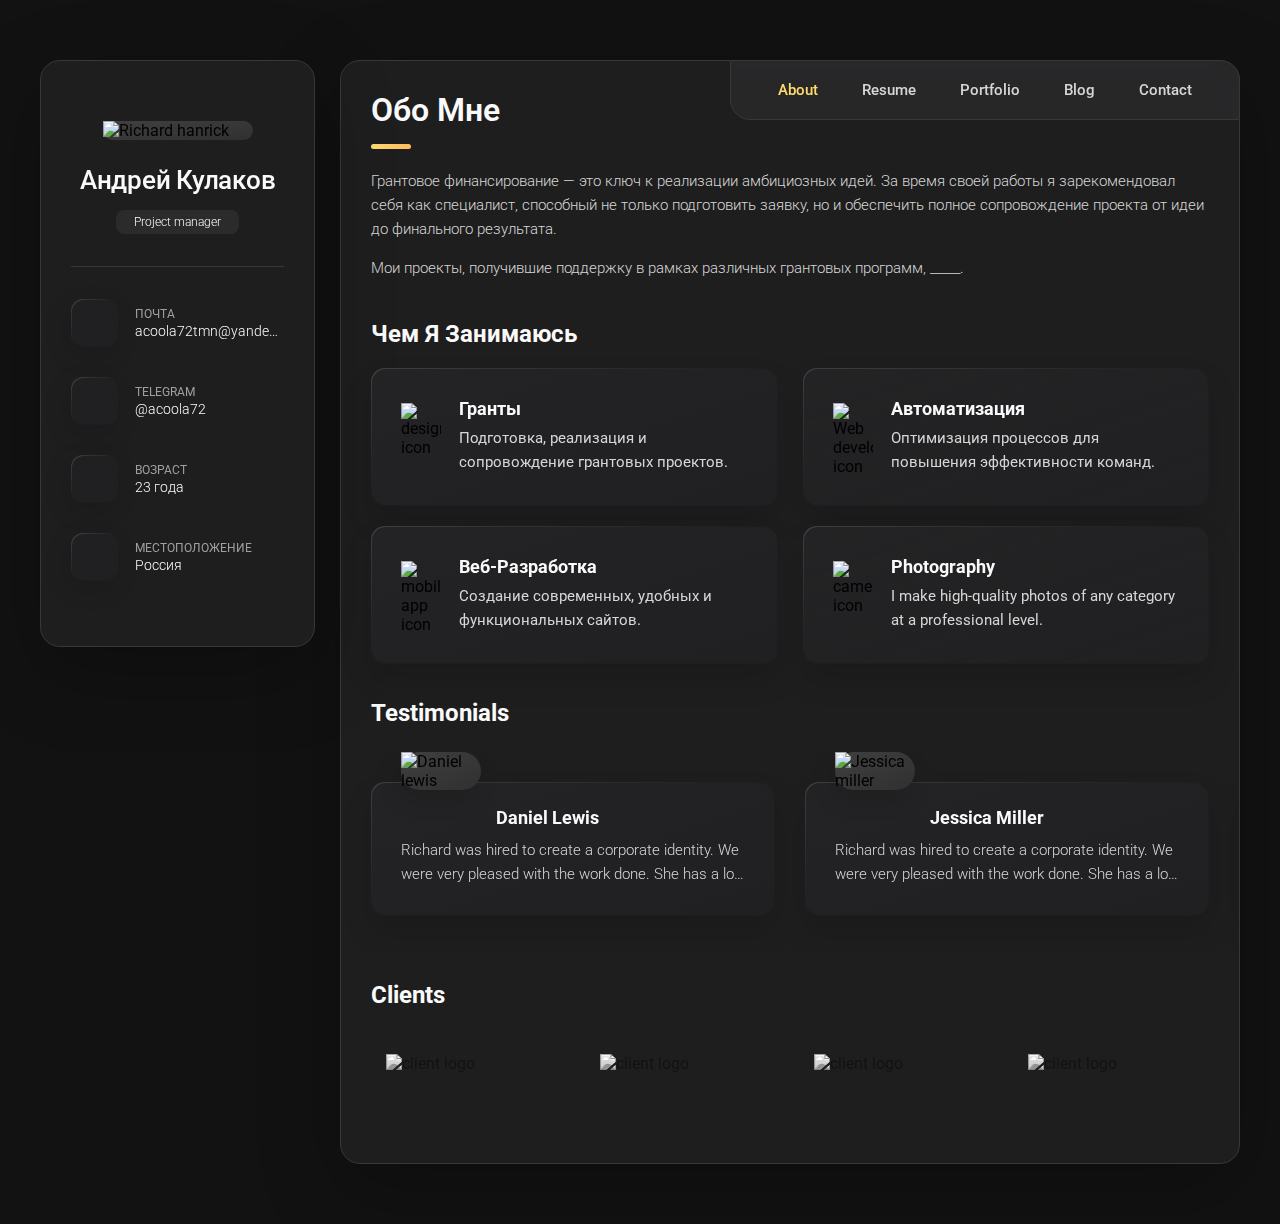
==== index.html @ efd3510c "added new index" ====
<!DOCTYPE html>
<html lang="en">

<head>
  <meta charset="UTF-8">
  <meta http-equiv="X-UA-Compatible" content="IE=edge">
  <meta name="viewport" content="width=device-width, initial-scale=1.0">
  <title>Личное Портфолио</title>

  <!--
    - favicon
  -->
  <link rel="shortcut icon" href="./assets/images/logo.ico" type="image/x-icon">

  <!--
    - custom css link
  -->
  <link rel="stylesheet" href="./assets/css/style.css">

  <!--
    - google font link
  -->
  <link rel="preconnect" href="https://fonts.googleapis.com">
  <link rel="preconnect" href="https://fonts.gstatic.com" crossorigin>
  <link href="https://fonts.googleapis.com/css2?family=Roboto:wght@300;400;500;700&display=swap&subset=cyrillic" rel="stylesheet">

</head>

<body>

  <!--
    - #MAIN
  -->

  <main>

    <!--
      - #SIDEBAR
    -->

    <aside class="sidebar" data-sidebar>

      <div class="sidebar-info">

        <figure class="avatar-box">
          <img src="./assets/images/my-avatar.png" alt="Richard hanrick" width="80">
        </figure>

        <div class="info-content">
          <h1 class="name" title="Richard hanrick">Андрей Кулаков</h1>

          <p class="title">Project manager</p>
        </div>

        <button class="info_more-btn" data-sidebar-btn>
          <span>Контакты</span>

          <ion-icon name="chevron-down"></ion-icon>
        </button>

      </div>

      <div class="sidebar-info_more">

        <div class="separator"></div>

        <ul class="contacts-list">

          <li class="contact-item">

            <div class="icon-box">
              <ion-icon name="mail-outline"></ion-icon>
            </div>

            <div class="contact-info">
              <p class="contact-title">Почта</p>

              <a href="mailto:acoola72tmn@yandex.ru" class="contact-link">acoola72tmn@yandex.ru</a>
            </div>

          </li>

          <li class="contact-item">

            <div class="icon-box">
              <ion-icon name="phone-portrait-outline"></ion-icon>
            </div>

            <div class="contact-info">
              <p class="contact-title">Telegram</p>

              <a href="tg:@acoola72" class="contact-link">@acoola72</a>
            </div>

          </li>

          <li class="contact-item">

            <div class="icon-box">
              <ion-icon name="calendar-outline"></ion-icon>
            </div>

            <div class="contact-info">
              <p class="contact-title">Возраст</p>

              <time datetime="1982-06-23">23 года</time>
            </div>

          </li>

          <li class="contact-item">

            <div class="icon-box">
              <ion-icon name="location-outline"></ion-icon>
            </div>

            <div class="contact-info">
              <p class="contact-title">Местоположение</p>

              <address>Россия</address>
            </div>

          </li>

        </ul>

        <div class="separator"></div>

        <ul class="social-list">

          <li class="social-item">
            <a href="#" class="social-link">
              <ion-icon name="logo-facebook"></ion-icon>
            </a>
          </li>

          <li class="social-item">
            <a href="#" class="social-link">
              <ion-icon name="logo-twitter"></ion-icon>
            </a>
          </li>

          <li class="social-item">
            <a href="#" class="social-link">
              <ion-icon name="logo-instagram"></ion-icon>
            </a>
          </li>

        </ul>

      </div>

    </aside>





    <!--
      - #main-content
    -->

    <div class="main-content">

      <!--
        - #NAVBAR
      -->

      <nav class="navbar">

        <ul class="navbar-list">

          <li class="navbar-item">
            <button class="navbar-link  active" data-nav-link>About</button>
          </li>

          <li class="navbar-item">
            <button class="navbar-link" data-nav-link>Resume</button>
          </li>

          <li class="navbar-item">
            <button class="navbar-link" data-nav-link>Portfolio</button>
          </li>

          <li class="navbar-item">
            <button class="navbar-link" data-nav-link>Blog</button>
          </li>

          <li class="navbar-item">
            <button class="navbar-link" data-nav-link>Contact</button>
          </li>

        </ul>

      </nav>





      <!--
        - #ABOUT
      -->

      <article class="about  active" data-page="about">

        <header>
          <h2 class="h2 article-title">Обо мне</h2>
        </header>

        <section class="about-text">
          <p>
            Грантовое финансирование — это ключ к реализации амбициозных идей. За время своей работы я зарекомендовал себя как специалист, способный не только подготовить заявку, но и обеспечить полное сопровождение проекта от идеи до финального результата.
          </p>
          <p>
            Мои проекты, получившие поддержку в рамках различных грантовых программ, _____.
          </p>
        </section>


        <!--
          - service
        -->

        <section class="service">

          <h3 class="h3 service-title">Чем я занимаюсь</h3>

          <ul class="service-list">

            <li class="service-item">

              <div class="service-icon-box">
                <img src="./assets/images/icon-design.svg
                " alt="design icon" width="40">
              </div>

              <div class="service-content-box">
                <h4 class="h4 service-item-title">Гранты</h4>

                <p class="service-item-text">
                    Подготовка, реализация и сопровождение грантовых проектов.
                </p>
              </div>

            </li>

            <li class="service-item">

              <div class="service-icon-box">
                <img src="./assets/images/icon-dev.svg" alt="Web development icon" width="40">
              </div>

              <div class="service-content-box">
                <h4 class="h4 service-item-title">Автоматизация</h4>

                <p class="service-item-text">
                    Оптимизация процессов для повышения эффективности команд.
                </p>
              </div>

            </li>

            <li class="service-item">

              <div class="service-icon-box">
                <img src="./assets/images/icon-app.svg" alt="mobile app icon" width="40">
              </div>

              <div class="service-content-box">
                <h4 class="h4 service-item-title">Веб-разработка</h4>

                <p class="service-item-text">
                Создание современных, удобных и функциональных сайтов.
                </p>
              </div>

            </li>

            <li class="service-item">

              <div class="service-icon-box">
                <img src="./assets/images/icon-photo.svg" alt="camera icon" width="40">
              </div>

              <div class="service-content-box">
                <h4 class="h4 service-item-title">Photography</h4>

                <p class="service-item-text">
                  I make high-quality photos of any category at a professional level.
                </p>
              </div>

            </li>

          </ul>

        </section>


        <!--
          - testimonials
        -->

        <section class="testimonials">

          <h3 class="h3 testimonials-title">Testimonials</h3>

          <ul class="testimonials-list has-scrollbar">

            <li class="testimonials-item">
              <div class="content-card" data-testimonials-item>

                <figure class="testimonials-avatar-box">
                  <img src="./assets/images/avatar-1.png" alt="Daniel lewis" width="60" data-testimonials-avatar>
                </figure>

                <h4 class="h4 testimonials-item-title" data-testimonials-title>Daniel lewis</h4>

                <div class="testimonials-text" data-testimonials-text>
                  <p>
                    Richard was hired to create a corporate identity. We were very pleased with the work done. She has a
                    lot of experience
                    and is very concerned about the needs of client. Lorem ipsum dolor sit amet, ullamcous cididt
                    consectetur adipiscing
                    elit, seds do et eiusmod tempor incididunt ut laborels dolore magnarels alia.
                  </p>
                </div>

              </div>
            </li>

            <li class="testimonials-item">
              <div class="content-card" data-testimonials-item>

                <figure class="testimonials-avatar-box">
                  <img src="./assets/images/avatar-2.png" alt="Jessica miller" width="60" data-testimonials-avatar>
                </figure>

                <h4 class="h4 testimonials-item-title" data-testimonials-title>Jessica miller</h4>

                <div class="testimonials-text" data-testimonials-text>
                  <p>
                    Richard was hired to create a corporate identity. We were very pleased with the work done. She has a
                    lot of experience
                    and is very concerned about the needs of client. Lorem ipsum dolor sit amet, ullamcous cididt
                    consectetur adipiscing
                    elit, seds do et eiusmod tempor incididunt ut laborels dolore magnarels alia.
                  </p>
                </div>

              </div>
            </li>

            <li class="testimonials-item">
              <div class="content-card" data-testimonials-item>

                <figure class="testimonials-avatar-box">
                  <img src="./assets/images/avatar-3.png" alt="Emily evans" width="60" data-testimonials-avatar>
                </figure>

                <h4 class="h4 testimonials-item-title" data-testimonials-title>Emily evans</h4>

                <div class="testimonials-text" data-testimonials-text>
                  <p>
                    Richard was hired to create a corporate identity. We were very pleased with the work done. She has a
                    lot of experience
                    and is very concerned about the needs of client. Lorem ipsum dolor sit amet, ullamcous cididt
                    consectetur adipiscing
                    elit, seds do et eiusmod tempor incididunt ut laborels dolore magnarels alia.
                  </p>
                </div>

              </div>
            </li>

            <li class="testimonials-item">
              <div class="content-card" data-testimonials-item>

                <figure class="testimonials-avatar-box">
                  <img src="./assets/images/avatar-4.png" alt="Henry william" width="60" data-testimonials-avatar>
                </figure>

                <h4 class="h4 testimonials-item-title" data-testimonials-title>Henry william</h4>

                <div class="testimonials-text" data-testimonials-text>
                  <p>
                    Richard was hired to create a corporate identity. We were very pleased with the work done. She has a
                    lot of experience
                    and is very concerned about the needs of client. Lorem ipsum dolor sit amet, ullamcous cididt
                    consectetur adipiscing
                    elit, seds do et eiusmod tempor incididunt ut laborels dolore magnarels alia.
                  </p>
                </div>

              </div>
            </li>

          </ul>

        </section>


        <!--
          - testimonials modal
        -->

        <div class="modal-container" data-modal-container>

          <div class="overlay" data-overlay></div>

          <section class="testimonials-modal">

            <button class="modal-close-btn" data-modal-close-btn>
              <ion-icon name="close-outline"></ion-icon>
            </button>

            <div class="modal-img-wrapper">
              <figure class="modal-avatar-box">
                <img src="./assets/images/avatar-1.png" alt="Daniel lewis" width="80" data-modal-img>
              </figure>

              <img src="./assets/images/icon-quote.svg" alt="quote icon">
            </div>

            <div class="modal-content">

              <h4 class="h3 modal-title" data-modal-title>Daniel lewis</h4>

              <time datetime="2021-06-14">14 June, 2021</time>

              <div data-modal-text>
                <p>
                  Richard was hired to create a corporate identity. We were very pleased with the work done. She has a
                  lot of experience
                  and is very concerned about the needs of client. Lorem ipsum dolor sit amet, ullamcous cididt
                  consectetur adipiscing
                  elit, seds do et eiusmod tempor incididunt ut laborels dolore magnarels alia.
                </p>
              </div>

            </div>

          </section>

        </div>


        <!--
          - clients
        -->

        <section class="clients">

          <h3 class="h3 clients-title">Clients</h3>

          <ul class="clients-list has-scrollbar">

            <li class="clients-item">
              <a href="#">
                <img src="./assets/images/logo-1-color.png" alt="client logo">
              </a>
            </li>

            <li class="clients-item">
              <a href="#">
                <img src="./assets/images/logo-2-color.png" alt="client logo">
              </a>
            </li>

            <li class="clients-item">
              <a href="#">
                <img src="./assets/images/logo-3-color.png" alt="client logo">
              </a>
            </li>

            <li class="clients-item">
              <a href="#">
                <img src="./assets/images/logo-4-color.png" alt="client logo">
              </a>
            </li>

            <li class="clients-item">
              <a href="#">
                <img src="./assets/images/logo-5-color.png" alt="client logo">
              </a>
            </li>

            <li class="clients-item">
              <a href="#">
                <img src="./assets/images/logo-6-color.png" alt="client logo">
              </a>
            </li>

          </ul>

        </section>

      </article>





      <!--
        - #RESUME
      -->

      <article class="resume" data-page="resume">

        <header>
          <h2 class="h2 article-title">Resume</h2>
        </header>

        <section class="timeline">

          <div class="title-wrapper">
            <div class="icon-box">
              <ion-icon name="book-outline"></ion-icon>
            </div>

            <h3 class="h3">Education</h3>
          </div>

          <ol class="timeline-list">

            <li class="timeline-item">

              <h4 class="h4 timeline-item-title">University school of the arts</h4>

              <span>2007 — 2008</span>

              <p class="timeline-text">
                Nemo enims ipsam voluptatem, blanditiis praesentium voluptum delenit atque corrupti, quos dolores et
                quas molestias
                exceptur.
              </p>

            </li>

            <li class="timeline-item">

              <h4 class="h4 timeline-item-title">New york academy of art</h4>

              <span>2006 — 2007</span>

              <p class="timeline-text">
                Ratione voluptatem sequi nesciunt, facere quisquams facere menda ossimus, omnis voluptas assumenda est
                omnis..
              </p>

            </li>

            <li class="timeline-item">

              <h4 class="h4 timeline-item-title">High school of art and design</h4>

              <span>2002 — 2004</span>

              <p class="timeline-text">
                Duis aute irure dolor in reprehenderit in voluptate, quila voluptas mag odit aut fugit, sed consequuntur
                magni dolores
                eos.
              </p>

            </li>

          </ol>

        </section>

        <section class="timeline">

          <div class="title-wrapper">
            <div class="icon-box">
              <ion-icon name="book-outline"></ion-icon>
            </div>

            <h3 class="h3">Experience</h3>
          </div>

          <ol class="timeline-list">

            <li class="timeline-item">

              <h4 class="h4 timeline-item-title">Creative director</h4>

              <span>2015 — Present</span>

              <p class="timeline-text">
                Nemo enim ipsam voluptatem blanditiis praesentium voluptum delenit atque corrupti, quos dolores et qvuas
                molestias
                exceptur.
              </p>

            </li>

            <li class="timeline-item">

              <h4 class="h4 timeline-item-title">Art director</h4>

              <span>2013 — 2015</span>

              <p class="timeline-text">
                Nemo enims ipsam voluptatem, blanditiis praesentium voluptum delenit atque corrupti, quos dolores et
                quas molestias
                exceptur.
              </p>

            </li>

            <li class="timeline-item">

              <h4 class="h4 timeline-item-title">Web designer</h4>

              <span>2010 — 2013</span>

              <p class="timeline-text">
                Nemo enims ipsam voluptatem, blanditiis praesentium voluptum delenit atque corrupti, quos dolores et
                quas molestias
                exceptur.
              </p>

            </li>

          </ol>

        </section>

        <section class="skill">

          <h3 class="h3 skills-title">My skills</h3>

          <ul class="skills-list content-card">

            <li class="skills-item">

              <div class="title-wrapper">
                <h5 class="h5">Web design</h5>
                <data value="80">80%</data>
              </div>

              <div class="skill-progress-bg">
                <div class="skill-progress-fill" style="width: 80%;"></div>
              </div>

            </li>

            <li class="skills-item">

              <div class="title-wrapper">
                <h5 class="h5">Graphic design</h5>
                <data value="70">70%</data>
              </div>

              <div class="skill-progress-bg">
                <div class="skill-progress-fill" style="width: 70%;"></div>
              </div>

            </li>

            <li class="skills-item">

              <div class="title-wrapper">
                <h5 class="h5">Branding</h5>
                <data value="90">90%</data>
              </div>

              <div class="skill-progress-bg">
                <div class="skill-progress-fill" style="width: 90%;"></div>
              </div>

            </li>

            <li class="skills-item">

              <div class="title-wrapper">
                <h5 class="h5">WordPress</h5>
                <data value="50">50%</data>
              </div>

              <div class="skill-progress-bg">
                <div class="skill-progress-fill" style="width: 50%;"></div>
              </div>

            </li>

          </ul>

        </section>

      </article>





      <!--
        - #PORTFOLIO
      -->

      <article class="portfolio" data-page="portfolio">

        <header>
          <h2 class="h2 article-title">Portfolio</h2>
        </header>

        <section class="projects">

          <ul class="filter-list">

            <li class="filter-item">
              <button class="active" data-filter-btn>All</button>
            </li>

            <li class="filter-item">
              <button data-filter-btn>Web design</button>
            </li>

            <li class="filter-item">
              <button data-filter-btn>Applications</button>
            </li>

            <li class="filter-item">
              <button data-filter-btn>Web development</button>
            </li>

          </ul>

          <div class="filter-select-box">

            <button class="filter-select" data-select>

              <div class="select-value" data-selecct-value>Select category</div>

              <div class="select-icon">
                <ion-icon name="chevron-down"></ion-icon>
              </div>

            </button>

            <ul class="select-list">

              <li class="select-item">
                <button data-select-item>All</button>
              </li>

              <li class="select-item">
                <button data-select-item>Web design</button>
              </li>

              <li class="select-item">
                <button data-select-item>Applications</button>
              </li>

              <li class="select-item">
                <button data-select-item>Web development</button>
              </li>

            </ul>

          </div>

          <ul class="project-list">

            <li class="project-item  active" data-filter-item data-category="web development">
              <a href="#">

                <figure class="project-img">
                  <div class="project-item-icon-box">
                    <ion-icon name="eye-outline"></ion-icon>
                  </div>

                  <img src="./assets/images/project-1.jpg" alt="finance" loading="lazy">
                </figure>

                <h3 class="project-title">Finance</h3>

                <p class="project-category">Web development</p>

              </a>
            </li>

            <li class="project-item  active" data-filter-item data-category="web development">
              <a href="#">

                <figure class="project-img">
                  <div class="project-item-icon-box">
                    <ion-icon name="eye-outline"></ion-icon>
                  </div>

                  <img src="./assets/images/project-2.png" alt="orizon" loading="lazy">
                </figure>

                <h3 class="project-title">Orizon</h3>

                <p class="project-category">Web development</p>

              </a>
            </li>

            <li class="project-item  active" data-filter-item data-category="web design">
              <a href="#">

                <figure class="project-img">
                  <div class="project-item-icon-box">
                    <ion-icon name="eye-outline"></ion-icon>
                  </div>

                  <img src="./assets/images/project-3.jpg" alt="fundo" loading="lazy">
                </figure>

                <h3 class="project-title">Fundo</h3>

                <p class="project-category">Web design</p>

              </a>
            </li>

            <li class="project-item  active" data-filter-item data-category="applications">
              <a href="#">

                <figure class="project-img">
                  <div class="project-item-icon-box">
                    <ion-icon name="eye-outline"></ion-icon>
                  </div>

                  <img src="./assets/images/project-4.png" alt="brawlhalla" loading="lazy">
                </figure>

                <h3 class="project-title">Brawlhalla</h3>

                <p class="project-category">Applications</p>

              </a>
            </li>

            <li class="project-item  active" data-filter-item data-category="web design">
              <a href="#">

                <figure class="project-img">
                  <div class="project-item-icon-box">
                    <ion-icon name="eye-outline"></ion-icon>
                  </div>

                  <img src="./assets/images/project-5.png" alt="dsm." loading="lazy">
                </figure>

                <h3 class="project-title">DSM.</h3>

                <p class="project-category">Web design</p>

              </a>
            </li>

            <li class="project-item  active" data-filter-item data-category="web design">
              <a href="#">

                <figure class="project-img">
                  <div class="project-item-icon-box">
                    <ion-icon name="eye-outline"></ion-icon>
                  </div>

                  <img src="./assets/images/project-6.png" alt="metaspark" loading="lazy">
                </figure>

                <h3 class="project-title">MetaSpark</h3>

                <p class="project-category">Web design</p>

              </a>
            </li>

            <li class="project-item  active" data-filter-item data-category="web development">
              <a href="#">

                <figure class="project-img">
                  <div class="project-item-icon-box">
                    <ion-icon name="eye-outline"></ion-icon>
                  </div>

                  <img src="./assets/images/project-7.png" alt="summary" loading="lazy">
                </figure>

                <h3 class="project-title">Summary</h3>

                <p class="project-category">Web development</p>

              </a>
            </li>

            <li class="project-item  active" data-filter-item data-category="applications">
              <a href="#">

                <figure class="project-img">
                  <div class="project-item-icon-box">
                    <ion-icon name="eye-outline"></ion-icon>
                  </div>

                  <img src="./assets/images/project-8.jpg" alt="task manager" loading="lazy">
                </figure>

                <h3 class="project-title">Task Manager</h3>

                <p class="project-category">Applications</p>

              </a>
            </li>

            <li class="project-item  active" data-filter-item data-category="web development">
              <a href="#">

                <figure class="project-img">
                  <div class="project-item-icon-box">
                    <ion-icon name="eye-outline"></ion-icon>
                  </div>

                  <img src="./assets/images/project-9.png" alt="arrival" loading="lazy">
                </figure>

                <h3 class="project-title">Arrival</h3>

                <p class="project-category">Web development</p>

              </a>
            </li>

          </ul>

        </section>

      </article>





      <!--
        - #BLOG
      -->

      <article class="blog" data-page="blog">

        <header>
          <h2 class="h2 article-title">Blog</h2>
        </header>

        <section class="blog-posts">

          <ul class="blog-posts-list">

            <li class="blog-post-item">
              <a href="#">

                <figure class="blog-banner-box">
                  <img src="./assets/images/blog-1.jpg" alt="Design conferences in 2022" loading="lazy">
                </figure>

                <div class="blog-content">

                  <div class="blog-meta">
                    <p class="blog-category">Design</p>

                    <span class="dot"></span>

                    <time datetime="2022-02-23">Fab 23, 2022</time>
                  </div>

                  <h3 class="h3 blog-item-title">Design conferences in 2022</h3>

                  <p class="blog-text">
                    Veritatis et quasi architecto beatae vitae dicta sunt, explicabo.
                  </p>

                </div>

              </a>
            </li>

            <li class="blog-post-item">
              <a href="#">

                <figure class="blog-banner-box">
                  <img src="./assets/images/blog-2.jpg" alt="Best fonts every designer" loading="lazy">
                </figure>

                <div class="blog-content">

                  <div class="blog-meta">
                    <p class="blog-category">Design</p>

                    <span class="dot"></span>

                    <time datetime="2022-02-23">Fab 23, 2022</time>
                  </div>

                  <h3 class="h3 blog-item-title">Best fonts every designer</h3>

                  <p class="blog-text">
                    Sed ut perspiciatis, nam libero tempore, cum soluta nobis est eligendi.
                  </p>

                </div>

              </a>
            </li>

            <li class="blog-post-item">
              <a href="#">

                <figure class="blog-banner-box">
                  <img src="./assets/images/blog-3.jpg" alt="Design digest #80" loading="lazy">
                </figure>

                <div class="blog-content">

                  <div class="blog-meta">
                    <p class="blog-category">Design</p>

                    <span class="dot"></span>

                    <time datetime="2022-02-23">Fab 23, 2022</time>
                  </div>

                  <h3 class="h3 blog-item-title">Design digest #80</h3>

                  <p class="blog-text">
                    Excepteur sint occaecat cupidatat no proident, quis nostrum exercitationem ullam corporis suscipit.
                  </p>

                </div>

              </a>
            </li>

            <li class="blog-post-item">
              <a href="#">

                <figure class="blog-banner-box">
                  <img src="./assets/images/blog-4.jpg" alt="UI interactions of the week" loading="lazy">
                </figure>

                <div class="blog-content">

                  <div class="blog-meta">
                    <p class="blog-category">Design</p>

                    <span class="dot"></span>

                    <time datetime="2022-02-23">Fab 23, 2022</time>
                  </div>

                  <h3 class="h3 blog-item-title">UI interactions of the week</h3>

                  <p class="blog-text">
                    Enim ad minim veniam, consectetur adipiscing elit, quis nostrud exercitation ullamco laboris nisi.
                  </p>

                </div>

              </a>
            </li>

            <li class="blog-post-item">
              <a href="#">

                <figure class="blog-banner-box">
                  <img src="./assets/images/blog-5.jpg" alt="The forgotten art of spacing" loading="lazy">
                </figure>

                <div class="blog-content">

                  <div class="blog-meta">
                    <p class="blog-category">Design</p>

                    <span class="dot"></span>

                    <time datetime="2022-02-23">Fab 23, 2022</time>
                  </div>

                  <h3 class="h3 blog-item-title">The forgotten art of spacing</h3>

                  <p class="blog-text">
                    Maxime placeat, sed do eiusmod tempor incididunt ut labore et dolore magna aliqua.
                  </p>

                </div>

              </a>
            </li>

            <li class="blog-post-item">
              <a href="#">

                <figure class="blog-banner-box">
                  <img src="./assets/images/blog-6.jpg" alt="Design digest #79" loading="lazy">
                </figure>

                <div class="blog-content">

                  <div class="blog-meta">
                    <p class="blog-category">Design</p>

                    <span class="dot"></span>

                    <time datetime="2022-02-23">Fab 23, 2022</time>
                  </div>

                  <h3 class="h3 blog-item-title">Design digest #79</h3>

                  <p class="blog-text">
                    Optio cumque nihil impedit uo minus quod maxime placeat, velit esse cillum.
                  </p>

                </div>

              </a>
            </li>

          </ul>

        </section>

      </article>





      <!--
        - #CONTACT
      -->

      <article class="contact" data-page="contact">

        <header>
          <h2 class="h2 article-title">Contact</h2>
        </header>

        <section class="mapbox" data-mapbox>
          <figure>
            <iframe
              src="https://www.google.com/maps/embed?pb=!1m18!1m12!1m3!1d199666.5651251294!2d-121.58334177520186!3d38.56165006739519!2m3!1f0!2f0!3f0!3m2!1i1024!2i768!4f13.1!3m3!1m2!1s0x809ac672b28397f9%3A0x921f6aaa74197fdb!2sSacramento%2C%20CA%2C%20USA!5e0!3m2!1sen!2sbd!4v1647608789441!5m2!1sen!2sbd"
              width="400" height="300" loading="lazy"></iframe>
          </figure>
        </section>

        <section class="contact-form">

          <h3 class="h3 form-title">Contact Form</h3>

          <form action="#" class="form" data-form>

            <div class="input-wrapper">
              <input type="text" name="fullname" class="form-input" placeholder="Full name" required data-form-input>

              <input type="email" name="email" class="form-input" placeholder="Email address" required data-form-input>
            </div>

            <textarea name="message" class="form-input" placeholder="Your Message" required data-form-input></textarea>

            <button class="form-btn" type="submit" disabled data-form-btn>
              <ion-icon name="paper-plane"></ion-icon>
              <span>Send Message</span>
            </button>

          </form>

        </section>

      </article>

    </div>

  </main>






  <!--
    - custom js link
  -->
  <script src="./assets/js/script.js"></script>

  <!--
    - ionicon link
  -->
  <script type="module" src="https://unpkg.com/ionicons@5.5.2/dist/ionicons/ionicons.esm.js"></script>
  <script nomodule src="https://unpkg.com/ionicons@5.5.2/dist/ionicons/ionicons.js"></script>

</body>

</html>
---- assets/css/style.css ----
/*-----------------------------------*\
  #style.css
\*-----------------------------------*/


/**
 * copyright 2022 @codewithsadee
 */





/*-----------------------------------*\
  #CUSTOM PROPERTY
\*-----------------------------------*/

:root {

  /**
   * colors
   */

  /* gradient */

  --bg-gradient-onyx: linear-gradient(
    to bottom right, 
    hsl(240, 1%, 25%) 3%, 
    hsl(0, 0%, 19%) 97%
  );
  --bg-gradient-jet: linear-gradient(
    to bottom right, 
    hsla(240, 1%, 18%, 0.251) 0%, 
    hsla(240, 2%, 11%, 0) 100%
  ), hsl(240, 2%, 13%);
  --bg-gradient-yellow-1: linear-gradient(
    to bottom right, 
    hsl(45, 100%, 71%) 0%, 
    hsla(36, 100%, 69%, 0) 50%
  );
  --bg-gradient-yellow-2: linear-gradient(
    135deg, 
    hsla(45, 100%, 71%, 0.251) 0%, 
    hsla(35, 100%, 68%, 0) 59.86%
  ), hsl(240, 2%, 13%);
  --border-gradient-onyx: linear-gradient(
    to bottom right, 
    hsl(0, 0%, 25%) 0%, 
    hsla(0, 0%, 25%, 0) 50%
  );
  --text-gradient-yellow: linear-gradient(
    to right, 
    hsl(45, 100%, 72%), 
    hsl(35, 100%, 68%)
  );

  /* solid */

  --jet: hsl(0, 0%, 22%);
  --onyx: hsl(240, 1%, 17%);
  --eerie-black-1: hsl(240, 2%, 13%);
  --eerie-black-2: hsl(240, 2%, 12%);
  --smoky-black: hsl(0, 0%, 7%);
  --white-1: hsl(0, 0%, 100%);
  --white-2: hsl(0, 0%, 98%);
  --orange-yellow-crayola: hsl(45, 100%, 72%);
  --vegas-gold: hsl(45, 54%, 58%);
  --light-gray: hsl(0, 0%, 84%);
  --light-gray-70: hsla(0, 0%, 84%, 0.7);
  --bittersweet-shimmer: hsl(0, 43%, 51%);

  /**
   * typography
   */

  /* font-family */
  font-family: 'Roboto', sans-serif;

  /* font-size */
  --fs-1: 24px;
  --fs-2: 18px;
  --fs-3: 17px;
  --fs-4: 16px;
  --fs-5: 15px;
  --fs-6: 14px;
  --fs-7: 13px;
  --fs-8: 11px;

  /* font-weight */
  --fw-300: 300;
  --fw-400: 400;
  --fw-500: 500;
  --fw-600: 600;

  /**
   * shadow
   */
  
  --shadow-1: -4px 8px 24px hsla(0, 0%, 0%, 0.25);
  --shadow-2: 0 16px 30px hsla(0, 0%, 0%, 0.25);
  --shadow-3: 0 16px 40px hsla(0, 0%, 0%, 0.25);
  --shadow-4: 0 25px 50px hsla(0, 0%, 0%, 0.15);
  --shadow-5: 0 24px 80px hsla(0, 0%, 0%, 0.25);

  /**
   * transition
   */

  --transition-1: 0.25s ease;
  --transition-2: 0.5s ease-in-out;

}





/*-----------------------------------*\
  #RESET
\*-----------------------------------*/

*, *::before, *::after {
  margin: 0;
  padding: 0;
  box-sizing: border-box;
}

a { text-decoration: none; }

li { list-style: none; }

img, ion-icon, a, button, time, span { display: block; }

button {
  font: inherit;
  background: none;
  border: none;
  text-align: left;
  cursor: pointer;
}

input, textarea {
  display: block;
  width: 100%;
  background: none;
  font: inherit;
}

::selection {
  background: var(--orange-yellow-crayola);
  color: var(--smoky-black);
}

:focus { outline-color: var(--orange-yellow-crayola); }

html { font-family: var(--ff-poppins); }

body { background: var(--smoky-black); }





/*-----------------------------------*\
  #REUSED STYLE
\*-----------------------------------*/

.sidebar,
article {
  background: var(--eerie-black-2);
  border: 1px solid var(--jet);
  border-radius: 20px;
  padding: 15px;
  box-shadow: var(--shadow-1);
  z-index: 1;
}

.separator {
  width: 100%;
  height: 1px;
  background: var(--jet);
  margin: 16px 0;
}

.icon-box {
  position: relative;
  background: var(--border-gradient-onyx);
  width: 30px;
  height: 30px;
  border-radius: 8px;
  display: flex;
  justify-content: center;
  align-items: center;
  font-size: 16px;
  color: var(--orange-yellow-crayola);
  box-shadow: var(--shadow-1);
  z-index: 1;
}

.icon-box::before {
  content: "";
  position: absolute;
  inset: 1px;
  background: var(--eerie-black-1);
  border-radius: inherit;
  z-index: -1;
}

.icon-box ion-icon { --ionicon-stroke-width: 35px; }

article { display: none; }

article.active {
  display: block;
  animation: fade 0.5s ease backwards;
}

@keyframes fade {
  0% { opacity: 0; }
  100% { opacity: 1; }
}

.h2,
.h3,
.h4,
.h5 {
  color: var(--white-2);
  text-transform: capitalize;
}

.h2 { font-size: var(--fs-1); }

.h3 { font-size: var(--fs-2); }

.h4 { font-size: var(--fs-4); }

.h5 {
  font-size: var(--fs-7);
  font-weight: var(--fw-500);
}

.article-title {
  position: relative;
  padding-bottom: 7px;
}

.article-title::after {
  content: "";
  position: absolute;
  bottom: 0;
  left: 0;
  width: 30px;
  height: 3px;
  background: var(--text-gradient-yellow);
  border-radius: 3px;
}

.has-scrollbar::-webkit-scrollbar {
  width: 5px; /* for vertical scrollbar */
  height: 5px; /* for horizontal scrollbar */
}

.has-scrollbar::-webkit-scrollbar-track {
  background: var(--onyx);
  border-radius: 5px;
}

.has-scrollbar::-webkit-scrollbar-thumb {
  background: var(--orange-yellow-crayola);
  border-radius: 5px;
}

.has-scrollbar::-webkit-scrollbar-button { width: 20px; }

.content-card {
  position: relative;
  background: var(--border-gradient-onyx);
  padding: 15px;
  padding-top: 45px;
  border-radius: 14px;
  box-shadow: var(--shadow-2);
  cursor: pointer;
  z-index: 1;
}

.content-card::before {
  content: "";
  position: absolute;
  inset: 1px;
  background: var(--bg-gradient-jet);
  border-radius: inherit;
  z-index: -1;
}





/*-----------------------------------*\
  #MAIN
\*-----------------------------------*/

main {
  margin: 15px 12px;
  margin-bottom: 75px;
  min-width: 259px;
}





/*-----------------------------------*\
  #SIDEBAR
\*-----------------------------------*/

.sidebar {
  margin-bottom: 15px;
  max-height: 112px;
  overflow: hidden;
  transition: var(--transition-2);
}

.sidebar.active { max-height: 405px; }

.sidebar-info {
  position: relative;
  display: flex;
  justify-content: flex-start;
  align-items: center;
  gap: 15px;
}

.avatar-box {
  background: var(--bg-gradient-onyx);
  border-radius: 20px;
}

.info-content .name {
  color: var(--white-2);
  font-size: var(--fs-3);
  font-weight: var(--fw-500);
  letter-spacing: -0.25px;
  margin-bottom: 10px;
}

.info-content .title {
  color: var(--white-1);
  background: var(--onyx);
  font-size: var(--fs-8);
  font-weight: var(--fw-300);
  width: max-content;
  padding: 3px 12px;
  border-radius: 8px;
}

.info_more-btn {
  position: absolute;
  top: -15px;
  right: -15px;
  border-radius: 0 15px;
  font-size: 13px;
  color: var(--orange-yellow-crayola);
  background: var(--border-gradient-onyx);
  padding: 10px;
  box-shadow: var(--shadow-2);
  transition: var(--transition-1);
  z-index: 1;
}

.info_more-btn::before {
  content: "";
  position: absolute;
  inset: 1px;
  border-radius: inherit;
  background: var(--bg-gradient-jet);
  transition: var(--transition-1);
  z-index: -1;
}

.info_more-btn:hover,
.info_more-btn:focus { background: var(--bg-gradient-yellow-1); }

.info_more-btn:hover::before,
.info_more-btn:focus::before { background: var(--bg-gradient-yellow-2); }

.info_more-btn span { display: none; }

.sidebar-info_more {
  opacity: 0;
  visibility: hidden;
  transition: var(--transition-2);
}

.sidebar.active .sidebar-info_more {
  opacity: 1;
  visibility: visible;
}

.contacts-list {
  display: grid;
  grid-template-columns: 1fr;
  gap: 16px;
}

.contact-item {
  min-width: 100%;
  display: flex;
  align-items: center;
  gap: 16px;
}

.contact-info {
  max-width: calc(100% - 46px);
  width: calc(100% - 46px);
}

.contact-title {
  color: var(--light-gray-70);
  font-size: var(--fs-8);
  text-transform: uppercase;
  margin-bottom: 2px;
}

.contact-info :is(.contact-link, time, address) {
  color: var(--white-2);
  font-size: var(--fs-7);
}

.contact-info address { font-style: normal; }

.social-list {
  display: flex;
  justify-content: flex-start;
  align-items: center;
  gap: 15px;
  padding-bottom: 4px;
  padding-left: 7px;
}

.social-item .social-link {
  color: var(--light-gray-70);
  font-size: 18px;
}


.social-item .social-link:hover { color: var(--light-gray); }





/*-----------------------------------*\
  #NAVBAR
\*-----------------------------------*/

.navbar {
  position: fixed;
  bottom: 0;
  left: 0;
  width: 100%;
  background: hsla(240, 1%, 17%, 0.75);
  backdrop-filter: blur(10px);
  border: 1px solid var(--jet);
  border-radius: 12px 12px 0 0;
  box-shadow: var(--shadow-2);
  z-index: 5;
}

.navbar-list {
  display: flex;
  flex-wrap: wrap;
  justify-content: center;
  align-items: center;
  padding: 0 10px;
}

.navbar-link {
  color: var(--light-gray);
  font-size: var(--fs-8);
  padding: 20px 7px;
  transition: color var(--transition-1);
}

.navbar-link:hover,
.navbar-link:focus { color: var(--light-gray-70); }

.navbar-link.active { color: var(--orange-yellow-crayola); }





/*-----------------------------------*\
  #ABOUT
\*-----------------------------------*/

.about .article-title { margin-bottom: 15px; }

.about-text {
  color: var(--light-gray);
  font-size: var(--fs-6);
  font-weight: var(--fw-300);
  line-height: 1.6;
}

.about-text p { margin-bottom: 15px; }



/**
 * #service 
 */

.service { margin-bottom: 35px; }

.service-title { margin-bottom: 20px; }

.service-list {
  display: grid;
  grid-template-columns: 1fr;
  gap: 20px;
}

.service-item {
  position: relative;
  background: var(--border-gradient-onyx);
  padding: 20px;
  border-radius: 14px;
  box-shadow: var(--shadow-2);
  z-index: 1;
}

.service-item::before {
  content: "";
  position: absolute;
  inset: 1px;
  background: var(--bg-gradient-jet);
  border-radius: inherit;
  z-index: -1;
}

.service-icon-box { margin-bottom: 10px; }

.service-icon-box img { margin: auto; }

.service-content-box { text-align: center; }

.service-item-title { margin-bottom: 7px; }

.service-item-text {
  color: var(--light-gray);
  font-size: var(--fs-6);
  font-weight: var(--fw-3);
  line-height: 1.6;
}


/**
 * #testimonials 
 */

.testimonials { margin-bottom: 30px; }

.testimonials-title { margin-bottom: 20px; }

.testimonials-list {
  display: flex;
  justify-content: flex-start;
  align-items: flex-start;
  gap: 15px;
  margin: 0 -15px;
  padding: 25px 15px;
  padding-bottom: 35px;
  overflow-x: auto;
  scroll-behavior: smooth;
  overscroll-behavior-inline: contain;
  scroll-snap-type: inline mandatory;
}

.testimonials-item {
  min-width: 100%;
  scroll-snap-align: center;
}

.testimonials-avatar-box {
  position: absolute;
  top: 0;
  left: 0;
  transform: translate(15px, -25px);
  background: var(--bg-gradient-onyx);
  border-radius: 14px;
  box-shadow: var(--shadow-1);
}

.testimonials-item-title { margin-bottom: 7px; }

.testimonials-text {
  color: var(--light-gray);
  font-size: var(--fs-6);
  font-weight: var(--fw-300);
  line-height: 1.6;
  display: -webkit-box;
  line-clamp: 4;
  -webkit-line-clamp: 4;
  -webkit-box-orient: vertical;
  overflow: hidden;
}


/**
 * #testimonials-modal
 */

.modal-container {
  position: fixed;
  top: 0;
  left: 0;
  width: 100%;
  height: 100%;
  display: flex;
  justify-content: center;
  align-items: center;
  overflow-y: auto;
  overscroll-behavior: contain;
  z-index: 20;
  pointer-events: none;
  visibility: hidden;
}

.modal-container::-webkit-scrollbar { display: none; }

.modal-container.active {
  pointer-events: all;
  visibility: visible;
}

.overlay {
  position: fixed;
  top: 0;
  left: 0;
  width: 100%;
  height: 100vh;
  background: hsl(0, 0%, 5%);
  opacity: 0;
  visibility: hidden;
  pointer-events: none;
  z-index: 1;
  transition: var(--transition-1);
}

.overlay.active {
  opacity: 0.8;
  visibility: visible;
  pointer-events: all;
}

.testimonials-modal {
  background: var(--eerie-black-2);
  position: relative;
  padding: 15px;
  margin: 15px 12px;
  border: 1px solid var(--jet);
  border-radius: 14px;
  box-shadow: var(--shadow-5);
  transform: scale(1.2);
  opacity: 0;
  transition: var(--transition-1);
  z-index: 2;
}

.modal-container.active .testimonials-modal {
  transform: scale(1);
  opacity: 1;
}

.modal-close-btn {
  position: absolute;
  top: 15px;
  right: 15px;
  background: var(--onyx);
  border-radius: 8px;
  width: 32px;
  height: 32px;
  display: flex;
  justify-content: center;
  align-items: center;
  color: var(--white-2);
  font-size: 18px;
  opacity: 0.7;
}

.modal-close-btn:hover,
.modal-close-btn:focus { opacity: 1; }

.modal-close-btn ion-icon { --ionicon-stroke-width: 50px; }

.modal-avatar-box {
  background: var(--bg-gradient-onyx);
  width: max-content;
  border-radius: 14px;
  margin-bottom: 15px;
  box-shadow: var(--shadow-2);
}

.modal-img-wrapper > img { display: none; }

.modal-title { margin-bottom: 4px; }

.modal-content time {
  font-size: var(--fs-6);
  color: var(--light-gray-70);
  font-weight: var(--fw-300);
  margin-bottom: 10px;
}

.modal-content p {
  color: var(--light-gray);
  font-size: var(--fs-6);
  font-weight: var(--fw-300);
  line-height: 1.6;
}


/**
 * #clients 
 */

.clients { margin-bottom: 15px; }

.clients-list {
  display: flex;
  justify-content: flex-start;
  align-items: flex-start;
  gap: 15px;
  margin: 0 -15px;
  padding: 25px;
  padding-bottom: 25px;
  overflow-x: auto;
  scroll-behavior: smooth;
  overscroll-behavior-inline: contain;
  scroll-snap-type: inline mandatory;
  scroll-padding-inline: 25px;
}

.clients-item {
  min-width: 50%;
  scroll-snap-align: start;
}

.clients-item img {
  width: 100%;
  filter: grayscale(1);
  transition: var(--transition-1);
}

.clients-item img:hover { filter: grayscale(0); }





/*-----------------------------------*\
  #RESUME
\*-----------------------------------*/

.article-title { margin-bottom: 30px; }


/**
 * education and experience 
 */

.timeline { margin-bottom: 30px; }

.timeline .title-wrapper {
  display: flex;
  align-items: center;
  gap: 15px;
  margin-bottom: 25px;
}

.timeline-list {
  font-size: var(--fs-6);
  margin-left: 45px;
}

.timeline-item { position: relative; }

.timeline-item:not(:last-child) { margin-bottom: 20px; }

.timeline-item-title {
  font-size: var(--fs-6);
  line-height: 1.3;
  margin-bottom: 7px;
}

.timeline-list span {
  color: var(--vegas-gold);
  font-weight: var(--fw-400);
  line-height: 1.6;
}

.timeline-item:not(:last-child)::before {
  content: "";
  position: absolute;
  top: -25px;
  left: -30px;
  width: 1px;
  height: calc(100% + 50px);
  background: var(--jet);
}

.timeline-item::after {
  content: "";
  position: absolute;
  top: 5px;
  left: -33px;
  height: 6px;
  width: 6px;
  background: var(--text-gradient-yellow);
  border-radius: 50%;
  box-shadow: 0 0 0 4px var(--jet);
}

.timeline-text {
  color: var(--light-gray);
  font-weight: var(--fw-300);
  line-height: 1.6;
}


/**
 * skills 
 */

.skills-title { margin-bottom: 20px; }

.skills-list { padding: 20px; }


.skills-item:not(:last-child) { margin-bottom: 15px; }

.skill .title-wrapper {
  display: flex;
  align-items: center;
  gap: 5px;
  margin-bottom: 8px;
}

.skill .title-wrapper data {
  color: var(--light-gray);
  font-size: var(--fs-7);
  font-weight: var(--fw-300);
}

.skill-progress-bg {
  background: var(--jet);
  width: 100%;
  height: 8px;
  border-radius: 10px;
}

.skill-progress-fill {
  background: var(--text-gradient-yellow);
  height: 100%;
  border-radius: inherit;
}





/*-----------------------------------*\
  #PORTFOLIO
\*-----------------------------------*/

.filter-list { display: none; }

.filter-select-box {
  position: relative;
  margin-bottom: 25px;
}

.filter-select {
  background: var(--eerie-black-2);
  color: var(--light-gray);
  display: flex;
  justify-content: space-between;
  align-items: center;
  width: 100%;
  padding: 12px 16px;
  border: 1px solid var(--jet);
  border-radius: 14px;
  font-size: var(--fs-6);
  font-weight: var(--fw-300);
}

.filter-select.active .select-icon { transform: rotate(0.5turn); }

.select-list {
  background: var(--eerie-black-2);
  position: absolute;
  top: calc(100% + 6px);
  width: 100%;
  padding: 6px;
  border: 1px solid var(--jet);
  border-radius: 14px;
  z-index: 2;
  opacity: 0;
  visibility: hidden;
  pointer-events: none;
  transition: 0.15s ease-in-out;
}

.filter-select.active + .select-list {
  opacity: 1;
  visibility: visible;
  pointer-events: all;
}

.select-item button {
  background: var(--eerie-black-2);
  color: var(--light-gray);
  font-size: var(--fs-6);
  font-weight: var(--fw-300);
  text-transform: capitalize;
  width: 100%;
  padding: 8px 10px;
  border-radius: 8px;
}

.select-item button:hover { --eerie-black-2: hsl(240, 2%, 20%); }

.project-list {
  display: grid;
  grid-template-columns: 1fr;
  gap: 30px;
  margin-bottom: 10px;
}

.project-item { display: none; }

.project-item.active {
  display: block;
  animation: scaleUp 0.25s ease forwards;
}

@keyframes scaleUp {
  0% { transform: scale(0.5); }
  100% { transform: scale(1); }
}

.project-item > a { width: 100%; }

.project-img {
  position: relative;
  width: 100%;
  height: 200px;
  border-radius: 16px;
  overflow: hidden;
  margin-bottom: 15px;
}

.project-img::before {
  content: "";
  position: absolute;
  top: 0;
  left: 0;
  width: 100%;
  height: 100%;
  background: transparent;
  z-index: 1;
  transition: var(--transition-1);
}

.project-item > a:hover .project-img::before { background: hsla(0, 0%, 0%, 0.5); }

.project-item-icon-box {
  --scale: 0.8;

  background: var(--jet);
  color: var(--orange-yellow-crayola);
  position: absolute;
  top: 50%;
  left: 50%;
  transform: translate(-50%, -50%) scale(var(--scale));
  font-size: 20px;
  padding: 18px;
  border-radius: 12px;
  opacity: 0;
  z-index: 1;
  transition: var(--transition-1);
}

.project-item > a:hover .project-item-icon-box {
  --scale: 1;
  opacity: 1;
}

.project-item-icon-box ion-icon { --ionicon-stroke-width: 50px; }

.project-img img {
  width: 100%;
  height: 100%;
  object-fit: cover;
  transition: var(--transition-1);
}

.project-item > a:hover img { transform: scale(1.1); }

.project-title,
.project-category { margin-left: 10px; }

.project-title {
  color: var(--white-2);
  font-size: var(--fs-5);
  font-weight: var(--fw-400);
  text-transform: capitalize;
  line-height: 1.3;
}

.project-category {
  color: var(--light-gray-70);
  font-size: var(--fs-6);
  font-weight: var(--fw-300);
}





/*-----------------------------------*\
  #BLOG
\*-----------------------------------*/

.blog-posts { margin-bottom: 10px; }

.blog-posts-list {
  display: grid;
  grid-template-columns: 1fr;
  gap: 20px;
}

.blog-post-item > a {
  position: relative;
  background: var(--border-gradient-onyx);
  height: 100%;
  box-shadow: var(--shadow-4);
  border-radius: 16px;
  z-index: 1;
}

.blog-post-item > a::before {
  content: "";
  position: absolute;
  inset: 1px;
  border-radius: inherit;
  background: var(--eerie-black-1);
  z-index: -1;
}

.blog-banner-box {
  width: 100%;
  height: 200px;
  border-radius: 12px;
  overflow: hidden;
}

.blog-banner-box img {
  width: 100%;
  height: 100%;
  object-fit: cover;
  transition: var(--transition-1);
}

.blog-post-item > a:hover .blog-banner-box img { transform: scale(1.1); }

.blog-content { padding: 15px; }

.blog-meta {
  display: flex;
  justify-content: flex-start;
  align-items: center;
  gap: 7px;
  margin-bottom: 10px;
}

.blog-meta :is(.blog-category, time) {
  color: var(--light-gray-70);
  font-size: var(--fs-6);
  font-weight: var(--fw-300);
}

.blog-meta .dot {
  background: var(--light-gray-70);
  width: 4px;
  height: 4px;
  border-radius: 4px;
}

.blog-item-title {
  margin-bottom: 10px;
  line-height: 1.3;
  transition: var(--transition-1);
}

.blog-post-item > a:hover .blog-item-title { color: var(--orange-yellow-crayola); }

.blog-text {
  color: var(--light-gray);
  font-size: var(--fs-6);
  font-weight: var(--fw-300);
  line-height: 1.6;
}





/*-----------------------------------*\
  #CONTACT
\*-----------------------------------*/

.mapbox {
  position: relative;
  height: 250px;
  width: 100%;
  border-radius: 16px;
  margin-bottom: 30px;
  border: 1px solid var(--jet);
  overflow: hidden;
}

.mapbox figure { height: 100%; }

.mapbox iframe {
  width: 100%;
  height: 100%;
  border: none;
  filter: grayscale(1) invert(1);
}

.contact-form { margin-bottom: 10px; }

.form-title { margin-bottom: 20px; }

.input-wrapper {
  display: grid;
  grid-template-columns: 1fr;
  gap: 25px;
  margin-bottom: 25px;
}

.form-input {
  color: var(--white-2);
  font-size: var(--fs-6);
  font-weight: var(--fw-400);
  padding: 13px 20px;
  border: 1px solid var(--jet);
  border-radius: 14px;
  outline: none;
}

.form-input::placeholder { font-weight: var(--fw-500); }

.form-input:focus { border-color: var(--orange-yellow-crayola); }

textarea.form-input {
  min-height: 100px;
  height: 120px;
  max-height: 200px;
  resize: vertical;
  margin-bottom: 25px;
}

textarea.form-input::-webkit-resizer { display: none; }

.form-input:focus:invalid { border-color: var(--bittersweet-shimmer); }

.form-btn {
  position: relative;
  width: 100%;
  background: var(--border-gradient-onyx);
  color: var(--orange-yellow-crayola);
  display: flex;
  justify-content: center;
  align-items: center;
  gap: 10px;
  padding: 13px 20px;
  border-radius: 14px;
  font-size: var(--fs-6);
  text-transform: capitalize;
  box-shadow: var(--shadow-3);
  z-index: 1;
  transition: var(--transition-1);
}

.form-btn::before {
  content: "";
  position: absolute;
  inset: 1px;
  background: var(--bg-gradient-jet);
  border-radius: inherit;
  z-index: -1;
  transition: var(--transition-1);
}

.form-btn ion-icon { font-size: 16px; }

.form-btn:hover { background: var(--bg-gradient-yellow-1); }

.form-btn:hover::before { background: var(--bg-gradient-yellow-2); }

.form-btn:disabled {
  opacity: 0.7;
  cursor: not-allowed;
}

.form-btn:disabled:hover { background: var(--border-gradient-onyx); }

.form-btn:disabled:hover::before { background: var(--bg-gradient-jet); }





/*-----------------------------------*\
  #RESPONSIVE
\*-----------------------------------*/

/**
 * responsive larger than 450px screen
 */

@media (min-width: 450px) {

  /**
   * client
   */

  .clients-item { min-width: calc(33.33% - 10px); }



  /**
   * #PORTFOLIO, BLOG 
   */

  .project-img,
  .blog-banner-box { height: auto; }

}





/**
 * responsive larger than 580px screen
 */

@media (min-width: 580px) {

  /**
   * CUSTOM PROPERTY
   */

  :root {

    /**
     * typography
     */

    --fs-1: 32px;
    --fs-2: 24px;
    --fs-3: 26px;
    --fs-4: 18px;
    --fs-6: 15px;
    --fs-7: 15px;
    --fs-8: 12px;

  }



  /**
   * #REUSED STYLE
   */

  .sidebar, article {
    width: 520px;
    margin-inline: auto;
    padding: 30px;
  }

  .article-title {
    font-weight: var(--fw-600);
    padding-bottom: 15px;
  }

  .article-title::after {
    width: 40px;
    height: 5px;
  }

  .icon-box {
    width: 48px;
    height: 48px;
    border-radius: 12px;
    font-size: 18px;
  }



  /**
   * #MAIN
   */

  main {
    margin-top: 60px;
    margin-bottom: 100px;
  }



  /**
   * #SIDEBAR
   */

  .sidebar {
    max-height: 180px;
    margin-bottom: 30px;
  }

  .sidebar.active { max-height: 584px; }

  .sidebar-info { gap: 25px; }

  .avatar-box { border-radius: 30px; }

  .avatar-box img { width: 120px; }

  .info-content .name { margin-bottom: 15px; }

  .info-content .title { padding: 5px 18px; }

  .info_more-btn {
    top: -30px;
    right: -30px;
    padding: 10px 15px;
  }

  .info_more-btn span {
    display: block;
    font-size: var(--fs-8);
  }

  .info_more-btn ion-icon { display: none; }

  .separator { margin: 32px 0; }

  .contacts-list { gap: 20px; }

  .contact-info {
    max-width: calc(100% - 64px);
    width: calc(100% - 64px);
  }



  /**
   * #NAVBAR
   */

  .navbar { border-radius: 20px 20px 0 0; }

  .navbar-list { gap: 20px; }

  .navbar-link { --fs-8: 14px; }



  /**
   * #ABOUT
   */

  .about .article-title { margin-bottom: 20px; }

  .about-text { margin-bottom: 40px; }

  /* service */

  .service-item {
    display: flex;
    justify-content: flex-start;
    align-items: flex-start;
    gap: 18px;
    padding: 30px;
  }

  .service-icon-box {
    margin-bottom: 0;
    margin-top: 5px;
  }

  .service-content-box { text-align: left; }

  /* testimonials */

  .testimonials-title { margin-bottom: 25px; }

  .testimonials-list {
    gap: 30px;
    margin: 0 -30px;
    padding: 30px;
    padding-bottom: 35px;
  }

  .content-card {
    padding: 30px;
    padding-top: 25px;
  }

  .testimonials-avatar-box {
    transform: translate(30px, -30px);
    border-radius: 20px;
  }

  .testimonials-avatar-box img { width: 80px; }

  .testimonials-item-title {
    margin-bottom: 10px;
    margin-left: 95px;
  }

  .testimonials-text {
    line-clamp: 2;
    -webkit-line-clamp: 2;
  }

  /* testimonials modal */

  .modal-container { padding: 20px; }

  .testimonials-modal {
    display: flex;
    justify-content: flex-start;
    align-items: stretch;
    gap: 25px;
    padding: 30px;
    border-radius: 20px;
  }

  .modal-img-wrapper {
    display: flex;
    flex-direction: column;
    align-items: center;
  }

  .modal-avatar-box {
    border-radius: 18px;
    margin-bottom: 0;
  }

  .modal-avatar-box img { width: 65px; }

  .modal-img-wrapper > img {
    display: block;
    flex-grow: 1;
    width: 35px;
  }

  /* clients */

  .clients-list {
    gap: 50px;
    margin: 0 -30px;
    padding: 45px;
    scroll-padding-inline: 45px;
  }

  .clients-item { min-width: calc(33.33% - 35px); }



  /**
   * #RESUME
   */

  .timeline-list { margin-left: 65px; }

  .timeline-item:not(:last-child)::before { left: -40px; }

  .timeline-item::after {
    height: 8px;
    width: 8px;
    left: -43px;
  }

  .skills-item:not(:last-child) { margin-bottom: 25px; }



  /**
   * #PORTFOLIO, BLOG
   */

  .project-img, .blog-banner-box { border-radius: 16px; }

  .blog-posts-list { gap: 30px; }

  .blog-content { padding: 25px; }



  /**
   * #CONTACT
   */

  .mapbox {
    height: 380px;
    border-radius: 18px;
  }

  .input-wrapper {
    gap: 30px;
    margin-bottom: 30px;
  }

  .form-input { padding: 15px 20px; }

  textarea.form-input { margin-bottom: 30px; }

  .form-btn {
    --fs-6: 16px;
    padding: 16px 20px;
  }

  .form-btn ion-icon { font-size: 18px; }

}





/**
 * responsive larger than 768px screen
 */

@media (min-width: 768px) {

  /**
   * REUSED STYLE
   */

  .sidebar, article { width: 700px; }

  .has-scrollbar::-webkit-scrollbar-button { width: 100px; }



  /**
   * SIDEBAR
   */

  .contacts-list {
    grid-template-columns: 1fr 1fr;
    gap: 30px 15px;
  }



  /**
   * NAVBAR
   */

  .navbar-link { --fs-8: 15px; }



  /**
   * ABOUT
   */

  /* testimonials modal */

  .testimonials-modal {
    gap: 35px;
    max-width: 680px;
  }

  .modal-avatar-box img { width: 80px; }



  /**
   * PORTFOLIO
   */

  .article-title { padding-bottom: 20px; }

  .filter-select-box { display: none; }

  .filter-list {
    display: flex;
    justify-content: flex-start;
    align-items: center;
    gap: 25px;
    padding-left: 5px;
    margin-bottom: 30px;
  }

  .filter-item button {
    color: var(--light-gray);
    font-size: var(--fs-5);
    transition: var(--transition-1);
  }

  .filter-item button:hover { color: var(--light-gray-70); }

  .filter-item button.active { color: var(--orange-yellow-crayola); }

  /* portfolio and blog grid */

  .project-list, .blog-posts-list { grid-template-columns: 1fr 1fr; }



  /**
   * CONTACT
   */

  .input-wrapper { grid-template-columns: 1fr 1fr; }

  .form-btn {
    width: max-content;
    margin-left: auto;
  }
  
}





/**
 * responsive larger than 1024px screen
 */

@media (min-width: 1024px) {

  /**
   * CUSTOM PROPERTY
   */

  :root {

    /**
    * shadow
    */

    --shadow-1: -4px 8px 24px hsla(0, 0%, 0%, 0.125);
    --shadow-2: 0 16px 30px hsla(0, 0%, 0%, 0.125);
    --shadow-3: 0 16px 40px hsla(0, 0%, 0%, 0.125);

  }



  /**
   * REUSED STYLE
   */

  .sidebar, article {
    width: 950px;
    box-shadow: var(--shadow-5);
  }



  /**
   * MAIN 
   */

  main { margin-bottom: 60px; }

  .main-content {
    position: relative;
    width: max-content;
    margin: auto;
  }



  /**
   * NAVBAR
   */

  .navbar {
    position: absolute;
    bottom: auto;
    top: 0;
    left: auto;
    right: 0;
    width: max-content;
    border-radius: 0 20px;
    padding: 0 20px;
    box-shadow: none;
  }

  .navbar-list {
    gap: 30px;
    padding: 0 20px;
  }

  .navbar-link { font-weight: var(--fw-500); }



  /**
   * ABOUT
   */

  /* service */

  .service-list {
    grid-template-columns: 1fr 1fr;
    gap: 20px 25px;
  }

  /* testimonials */

  .testimonials-item { min-width: calc(50% - 15px); }

  /* clients */

  .clients-item { min-width: calc(25% - 38px); }



  /**
   * PORTFOLIO
   */

  .project-list { grid-template-columns: repeat(3, 1fr); }



  /**
   * BLOG
   */

  .blog-banner-box { height: 230px; }

}





/**
 * responsive larger than 1250px screen
 */

@media (min-width: 1250px) {

  /**
   * RESET
   */

  body::-webkit-scrollbar { width: 20px; }

  body::-webkit-scrollbar-track { background: var(--smoky-black); }

  body::-webkit-scrollbar-thumb {
    border: 5px solid var(--smoky-black);
    background: hsla(0, 0%, 100%, 0.1);
    border-radius: 20px;
    box-shadow: inset 1px 1px 0 hsla(0, 0%, 100%, 0.11),
                inset -1px -1px 0 hsla(0, 0%, 100%, 0.11);
  }

  body::-webkit-scrollbar-thumb:hover { background: hsla(0, 0%, 100%, 0.15); }

  body::-webkit-scrollbar-button { height: 60px; }



  /**
   * REUSED STYLE
   */

  .sidebar, article { width: auto; }

  article { min-height: 100%; }



  /**
   * MAIN
   */

  main {
    max-width: 1200px;
    margin-inline: auto;
    display: flex;
    justify-content: center;
    align-items: stretch;
    gap: 25px;
  }

  .main-content {
    min-width: 75%;
    width: 75%;
    margin: 0;
  }



  /**
   * SIDEBAR
   */

  .sidebar {
    position: sticky;
    top: 60px;
    max-height: max-content;
    height: 100%;
    margin-bottom: 0;
    padding-top: 60px;
    z-index: 1;
  }

  .sidebar-info { flex-direction: column; }

  .avatar-box img { width: 150px; }

  .info-content .name {
    white-space: nowrap;
    text-align: center;
  }

  .info-content .title { margin: auto; }

  .info_more-btn { display: none; }

  .sidebar-info_more {
    opacity: 1;
    visibility: visible;
  }

  .contacts-list { grid-template-columns: 1fr; }

  .contact-info :is(.contact-link) {
    white-space: nowrap;
    overflow: hidden;
    text-overflow: ellipsis;
  }

  .contact-info :is(.contact-link, time, address) {
    --fs-7: 14px;
    font-weight: var(--fw-300);
  }

  .separator:last-of-type {
    margin: 15px 0;
    opacity: 0;
  }

  .social-list { justify-content: center; }



  /**
	 * RESUME
	 */

  .timeline-text { max-width: 700px; }

}
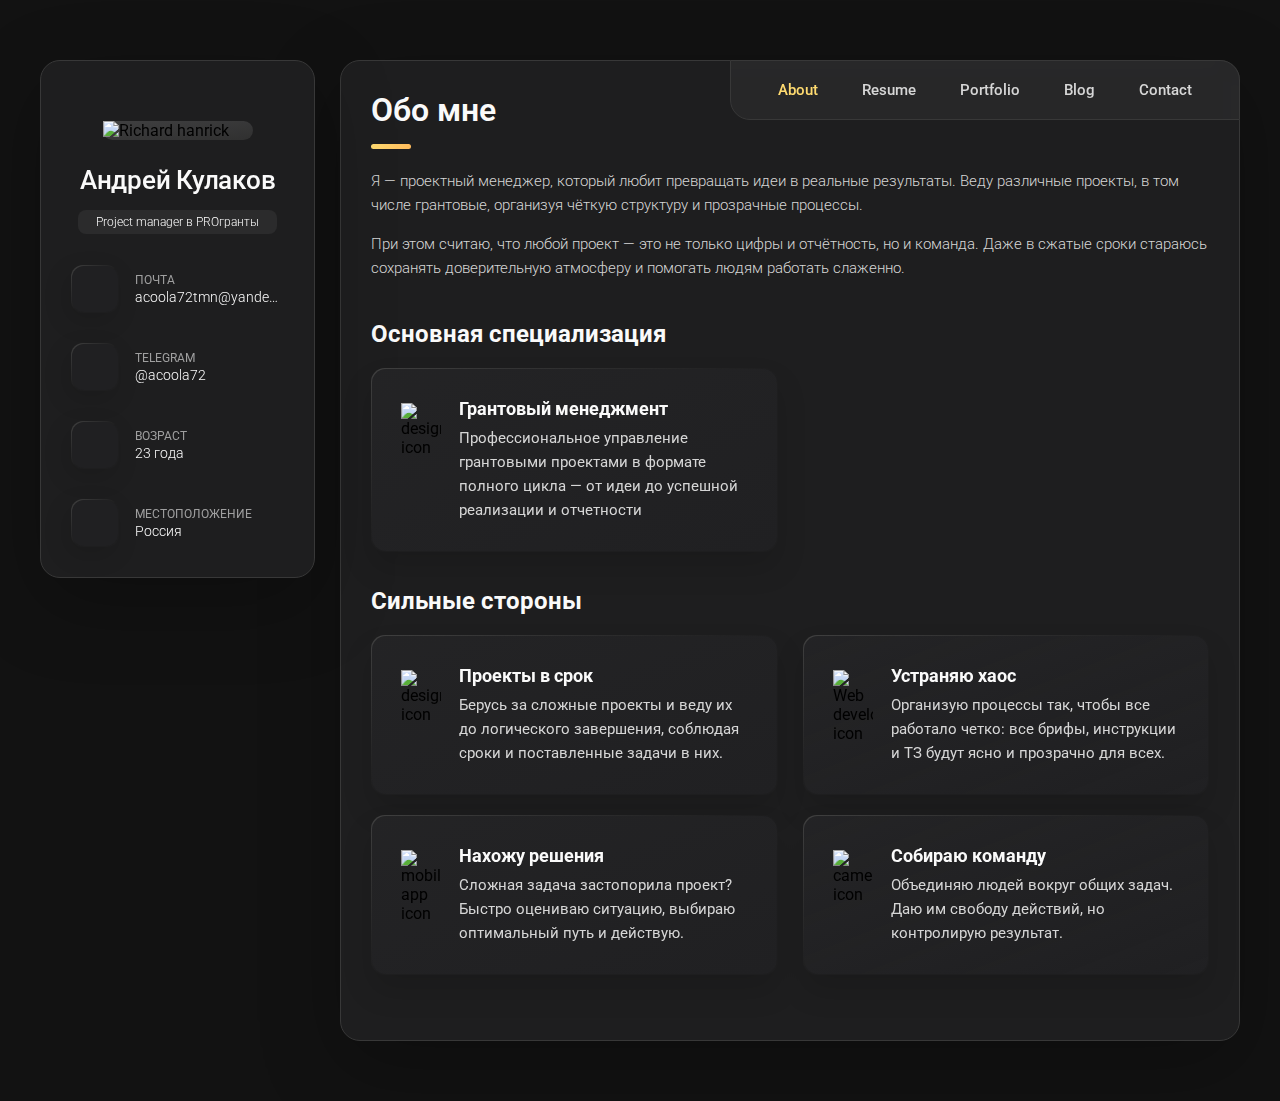
==== commit ab233e92: "Updated index and style" ====
--- a/index.html
+++ b/index.html
@@ -13,7 +13,7 @@
   <link rel="shortcut icon" href="./assets/images/logo.ico" type="image/x-icon">
 
   <!--
-    - custom css link
+    - custom css link 
   -->
   <link rel="stylesheet" href="./assets/css/style.css">
 
@@ -49,7 +49,7 @@
         <div class="info-content">
           <h1 class="name" title="Richard hanrick">Андрей Кулаков</h1>
 
-          <p class="title">Project manager</p>
+          <p class="title">Project manager в PROгранты</p>
         </div>
 
         <button class="info_more-btn" data-sidebar-btn>
@@ -124,6 +124,9 @@
 
         </ul>
 
+       <!--
+      - #SIDEBAR
+    
         <div class="separator"></div>
 
         <ul class="social-list">
@@ -149,7 +152,7 @@
         </ul>
 
       </div>
-
+      -->
     </aside>
 
 
@@ -210,21 +213,37 @@
 
         <section class="about-text">
           <p>
-            Грантовое финансирование — это ключ к реализации амбициозных идей. За время своей работы я зарекомендовал себя как специалист, способный не только подготовить заявку, но и обеспечить полное сопровождение проекта от идеи до финального результата.
+            Я — проектный менеджер, который любит превращать идеи в реальные результаты. Веду различные проекты, в том числе грантовые, организуя чёткую структуру и прозрачные процессы.
           </p>
           <p>
-            Мои проекты, получившие поддержку в рамках различных грантовых программ, _____.
+            При этом считаю, что любой проект — это не только цифры и отчётность, но и команда. Даже в сжатые сроки стараюсь сохранять доверительную атмосферу и помогать людям работать слаженно.
           </p>
         </section>
 
+        <section class="service">
+          <h3 class="h3 service-title">Основная специализация</h3>
+          <ul class="service-list">
+            <li class="service-item">
+              <div class="service-icon-box">
+                <img src="./assets/images/icon-design.svg" alt="design icon" width="40">
+              </div>
+              <div class="service-content-box">
+                <h4 class="h4 service-item-title">Грантовый менеджмент</h4>
+                <p class="service-item-text">
+                    Профессиональное управление грантовыми проектами в формате полного цикла — от идеи до успешной реализации и отчетности
+                </p>
+              </div>
+            </li>
+          </ul>
+        </section>
 
         <!--
           - service
         -->
-
+        
         <section class="service">
 
-          <h3 class="h3 service-title">Чем я занимаюсь</h3>
+          <h3 class="h3 service-title">Сильные стороны</h3>
 
           <ul class="service-list">
 
@@ -236,10 +255,10 @@
               </div>
 
               <div class="service-content-box">
-                <h4 class="h4 service-item-title">Гранты</h4>
+                <h4 class="h4 service-item-title">Проекты в срок</h4>
 
                 <p class="service-item-text">
-                    Подготовка, реализация и сопровождение грантовых проектов.
+                  Берусь за сложные проекты и веду их до логического завершения, соблюдая сроки и поставленные задачи в них.
                 </p>
               </div>
 
@@ -252,10 +271,10 @@
               </div>
 
               <div class="service-content-box">
-                <h4 class="h4 service-item-title">Автоматизация</h4>
+                <h4 class="h4 service-item-title">Устраняю хаос</h4>
 
                 <p class="service-item-text">
-                    Оптимизация процессов для повышения эффективности команд.
+                  Организую процессы так, чтобы все работало четко: все брифы, инструкции и ТЗ будут ясно и прозрачно для всех.
                 </p>
               </div>
 
@@ -268,10 +287,10 @@
               </div>
 
               <div class="service-content-box">
-                <h4 class="h4 service-item-title">Веб-разработка</h4>
+                <h4 class="h4 service-item-title">Нахожу решения</h4>
 
                 <p class="service-item-text">
-                Создание современных, удобных и функциональных сайтов.
+                  Сложная задача застопорила проект? Быстро оцениваю ситуацию, выбираю оптимальный путь и действую.
                 </p>
               </div>
 
@@ -284,10 +303,10 @@
               </div>
 
               <div class="service-content-box">
-                <h4 class="h4 service-item-title">Photography</h4>
+                <h4 class="h4 service-item-title">Собираю команду</h4>
 
                 <p class="service-item-text">
-                  I make high-quality photos of any category at a professional level.
+                  Объединяю людей вокруг общих задач. Даю им свободу действий, но контролирую результат.
                 </p>
               </div>
 
@@ -299,8 +318,8 @@
 
 
         <!--
-          - testimonials
-        -->
+          - testimonials рекомендации (обратная связь)
+        
 
         <section class="testimonials">
 
@@ -400,9 +419,10 @@
 
         </section>
 
+        -->
 
         <!--
-          - testimonials modal
+          - testimonials modal 
         -->
 
         <div class="modal-container" data-modal-container>
@@ -448,53 +468,56 @@
 
         <!--
           - clients
+        
+
+        <section class="clients">
+
+          <h3 class="h3 clients-title">Clients</h3>
+
+          <ul class="clients-list has-scrollbar">
+
+            <li class="clients-item">
+              <a href="#">
+                <img src="./assets/images/logo-1-color.png" alt="client logo">
+              </a>
+            </li>
+
+            <li class="clients-item">
+              <a href="#">
+                <img src="./assets/images/logo-2-color.png" alt="client logo">
+              </a>
+            </li>
+
+            <li class="clients-item">
+              <a href="#">
+                <img src="./assets/images/logo-3-color.png" alt="client logo">
+              </a>
+            </li>
+
+            <li class="clients-item">
+              <a href="#">
+                <img src="./assets/images/logo-4-color.png" alt="client logo">
+              </a>
+            </li>
+
+            <li class="clients-item">
+              <a href="#">
+                <img src="./assets/images/logo-5-color.png" alt="client logo">
+              </a>
+            </li>
+
+            <li class="clients-item">
+              <a href="#">
+                <img src="./assets/images/logo-6-color.png" alt="client logo">
+              </a>
+            </li>
+
+          </ul>
+
+        </section>
+
         -->
-
-        <section class="clients">
-
-          <h3 class="h3 clients-title">Clients</h3>
-
-          <ul class="clients-list has-scrollbar">
-
-            <li class="clients-item">
-              <a href="#">
-                <img src="./assets/images/logo-1-color.png" alt="client logo">
-              </a>
-            </li>
-
-            <li class="clients-item">
-              <a href="#">
-                <img src="./assets/images/logo-2-color.png" alt="client logo">
-              </a>
-            </li>
-
-            <li class="clients-item">
-              <a href="#">
-                <img src="./assets/images/logo-3-color.png" alt="client logo">
-              </a>
-            </li>
-
-            <li class="clients-item">
-              <a href="#">
-                <img src="./assets/images/logo-4-color.png" alt="client logo">
-              </a>
-            </li>
-
-            <li class="clients-item">
-              <a href="#">
-                <img src="./assets/images/logo-5-color.png" alt="client logo">
-              </a>
-            </li>
-
-            <li class="clients-item">
-              <a href="#">
-                <img src="./assets/images/logo-6-color.png" alt="client logo">
-              </a>
-            </li>
-
-          </ul>
-
-        </section>
+        
 
       </article>
 
--- a/assets/css/style.css
+++ b/assets/css/style.css
@@ -74,7 +74,7 @@
    */
 
   /* font-family */
-  font-family: 'Roboto', sans-serif;
+  font-family: 'Roboto', sans-serif; 
 
   /* font-size */
   --fs-1: 24px;
@@ -225,7 +225,6 @@
 .h4,
 .h5 {
   color: var(--white-2);
-  text-transform: capitalize;
 }
 
 .h2 { font-size: var(--fs-1); }
@@ -1016,7 +1015,6 @@
   color: var(--white-2);
   font-size: var(--fs-5);
   font-weight: var(--fw-400);
-  text-transform: capitalize;
   line-height: 1.3;
 }
 
@@ -1190,8 +1188,6 @@
   padding: 13px 20px;
   border-radius: 14px;
   font-size: var(--fs-6);
-  text-transform: capitalize;
-  box-shadow: var(--shadow-3);
   z-index: 1;
   transition: var(--transition-1);
 }
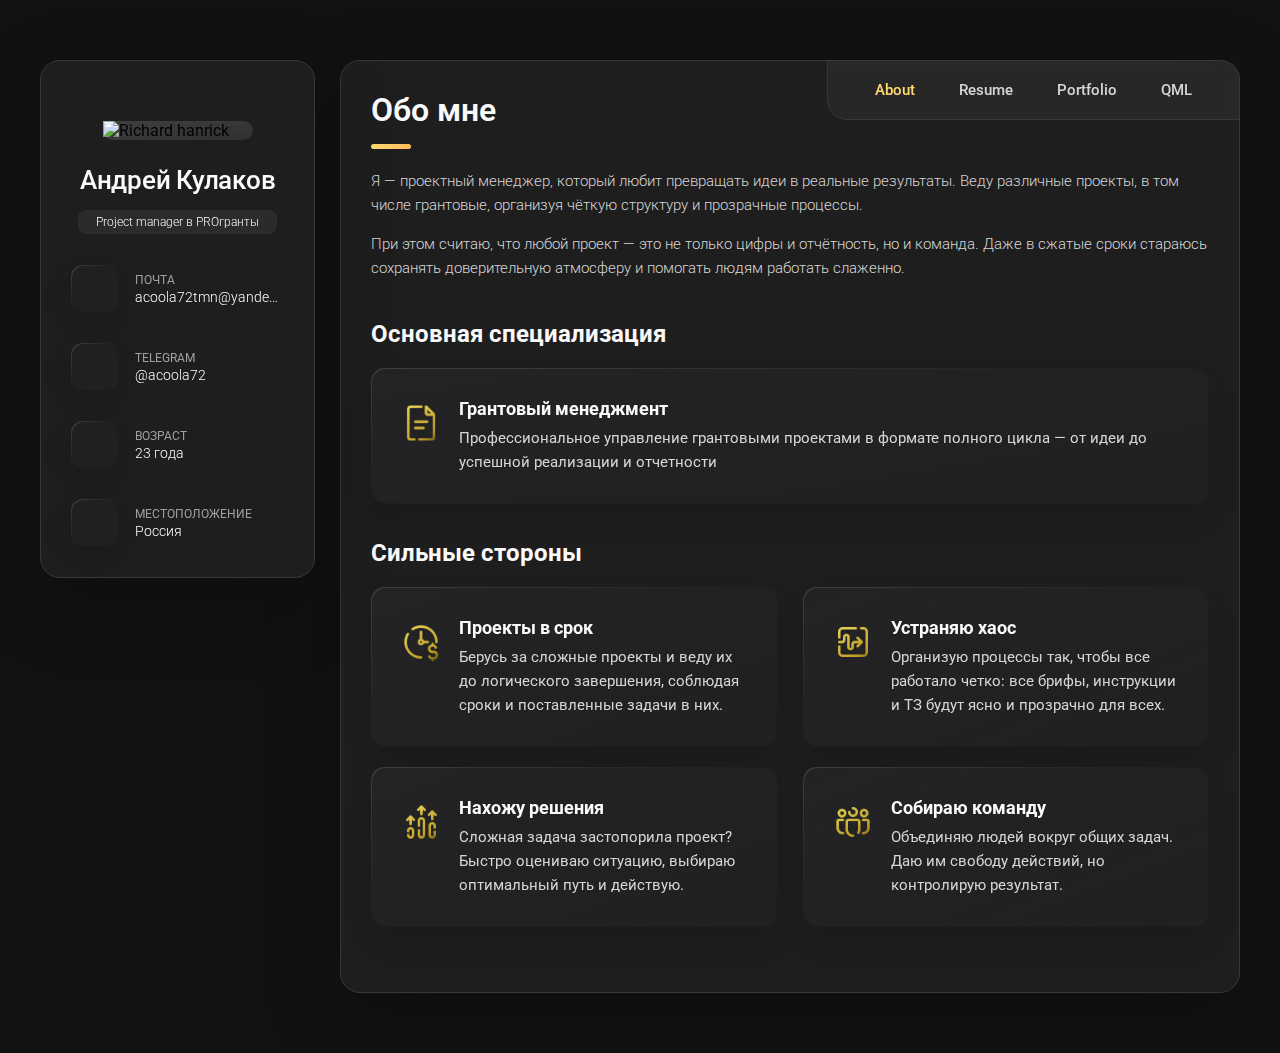
==== commit d4371148: "Updated index and styles" ====
--- a/index.html
+++ b/index.html
@@ -170,11 +170,9 @@
       -->
 
       <nav class="navbar">
-
         <ul class="navbar-list">
-
           <li class="navbar-item">
-            <button class="navbar-link  active" data-nav-link>About</button>
+            <button class="navbar-link active" data-nav-link>About</button>
           </li>
 
           <li class="navbar-item">
@@ -182,19 +180,13 @@
           </li>
 
           <li class="navbar-item">
-            <button class="navbar-link" data-nav-link>Portfolio</button>
+            <button class="navbar-link" onclick="window.open('https://docs.google.com/document/d/1teXS733-_eXfDEI7p0y8jKmYO15GtQxnt6cGUenJKeo/edit', '_blank')">Portfolio</button>
           </li>
 
           <li class="navbar-item">
-            <button class="navbar-link" data-nav-link>Blog</button>
+            <button class="navbar-link" onclick="window.open('/qml/qml-index.html', '_blank')">QML</button>
           </li>
-
-          <li class="navbar-item">
-            <button class="navbar-link" data-nav-link>Contact</button>
-          </li>
-
         </ul>
-
       </nav>
 
 
@@ -225,7 +217,7 @@
           <ul class="service-list">
             <li class="service-item">
               <div class="service-icon-box">
-                <img src="./assets/images/icon-design.svg" alt="design icon" width="40">
+                <img src=".\assets\images\1-grant-management.png" alt="design icon" width="40">
               </div>
               <div class="service-content-box">
                 <h4 class="h4 service-item-title">Грантовый менеджмент</h4>
@@ -250,7 +242,7 @@
             <li class="service-item">
 
               <div class="service-icon-box">
-                <img src="./assets/images/icon-design.svg
+                <img src=".\assets\images\2-stopwatch.png
                 " alt="design icon" width="40">
               </div>
 
@@ -267,7 +259,7 @@
             <li class="service-item">
 
               <div class="service-icon-box">
-                <img src="./assets/images/icon-dev.svg" alt="Web development icon" width="40">
+                <img src="./assets\images\3-puzzle.png" alt="Web development icon" width="40">
               </div>
 
               <div class="service-content-box">
@@ -283,7 +275,7 @@
             <li class="service-item">
 
               <div class="service-icon-box">
-                <img src="./assets/images/icon-app.svg" alt="mobile app icon" width="40">
+                <img src=".\assets\images\4-flowchart.png" alt="mobile app icon" width="40">
               </div>
 
               <div class="service-content-box">
@@ -299,7 +291,7 @@
             <li class="service-item">
 
               <div class="service-icon-box">
-                <img src="./assets/images/icon-photo.svg" alt="camera icon" width="40">
+                <img src=".\assets\images\5-command.png" alt="camera icon" width="40">
               </div>
 
               <div class="service-content-box">
@@ -532,7 +524,7 @@
       <article class="resume" data-page="resume">
 
         <header>
-          <h2 class="h2 article-title">Resume</h2>
+          <h2 class="h2 article-title">Резюме</h2>
         </header>
 
         <section class="timeline">
@@ -542,124 +534,101 @@
               <ion-icon name="book-outline"></ion-icon>
             </div>
 
-            <h3 class="h3">Education</h3>
+            <h3 class="h3">Опыт работы</h3>
           </div>
 
           <ol class="timeline-list">
 
             <li class="timeline-item">
 
-              <h4 class="h4 timeline-item-title">University school of the arts</h4>
-
-              <span>2007 — 2008</span>
+              <h4 class="h4 timeline-item-title">Project manager в PROгранты</h4>
+
+              <span>2023 — По настоящее время</span>
 
               <p class="timeline-text">
-                Nemo enims ipsam voluptatem, blanditiis praesentium voluptum delenit atque corrupti, quos dolores et
-                quas molestias
-                exceptur.
+                Помогаю идеям превращаться в реальные проекты с чёткими результатами. Сопровождаю отчетность 6 долгосрочных проектов с бюджетами до 20 млн рублей. Занимаюсь оптимизацией внутренних процессов организации.
               </p>
 
             </li>
 
             <li class="timeline-item">
 
-              <h4 class="h4 timeline-item-title">New york academy of art</h4>
-
-              <span>2006 — 2007</span>
+              <h4 class="h4 timeline-item-title">Директор в АНО "Федерация практической стрельбы"</h4>
+
+              <span>2023 — По настоящее время</span>
 
               <p class="timeline-text">
-                Ratione voluptatem sequi nesciunt, facere quisquams facere menda ossimus, omnis voluptas assumenda est
-                omnis..
+                Реализовал цикл мероприятий по развитию практической стрельбы, выполнив KPI в строгих временных рамках и с размером бюджета в 800 000 руб.
               </p>
 
             </li>
 
             <li class="timeline-item">
 
-              <h4 class="h4 timeline-item-title">High school of art and design</h4>
-
-              <span>2002 — 2004</span>
+              <h4 class="h4 timeline-item-title">Проектный менеджер в ЦПВ "Достойный выбор"</h4>
+
+              <span>2022 — 2023</span>
 
               <p class="timeline-text">
-                Duis aute irure dolor in reprehenderit in voluptate, quila voluptas mag odit aut fugit, sed consequuntur
-                magni dolores
-                eos.
+                Выиграно 10 грантовых проектов, общей суммой 6 300 000 рублей. Личное участие в реализации мероприятий в качестве инструктора и организатора спортивных турниров. Проводил инструктажи для участников, обеспечивал соблюдение техники безопасности на мероприятиях.
               </p>
 
             </li>
+            </li>
 
           </ol>
 
         </section>
 
-        <section class="timeline">
-
-          <div class="title-wrapper">
-            <div class="icon-box">
-              <ion-icon name="book-outline"></ion-icon>
-            </div>
-
-            <h3 class="h3">Experience</h3>
-          </div>
-
-          <ol class="timeline-list">
-
-            <li class="timeline-item">
-
-              <h4 class="h4 timeline-item-title">Creative director</h4>
-
-              <span>2015 — Present</span>
-
-              <p class="timeline-text">
-                Nemo enim ipsam voluptatem blanditiis praesentium voluptum delenit atque corrupti, quos dolores et qvuas
-                molestias
-                exceptur.
-              </p>
-
-            </li>
-
-            <li class="timeline-item">
-
-              <h4 class="h4 timeline-item-title">Art director</h4>
-
-              <span>2013 — 2015</span>
-
-              <p class="timeline-text">
-                Nemo enims ipsam voluptatem, blanditiis praesentium voluptum delenit atque corrupti, quos dolores et
-                quas molestias
-                exceptur.
-              </p>
-
-            </li>
-
-            <li class="timeline-item">
-
-              <h4 class="h4 timeline-item-title">Web designer</h4>
-
-              <span>2010 — 2013</span>
-
-              <p class="timeline-text">
-                Nemo enims ipsam voluptatem, blanditiis praesentium voluptum delenit atque corrupti, quos dolores et
-                quas molestias
-                exceptur.
-              </p>
-
-            </li>
-
-          </ol>
-
-        </section>
-
         <section class="skill">
 
-          <h3 class="h3 skills-title">My skills</h3>
+          <h3 class="h3 skills-title">Навыки</h3>
 
           <ul class="skills-list content-card">
 
             <li class="skills-item">
 
               <div class="title-wrapper">
-                <h5 class="h5">Web design</h5>
+                <h5 class="h5">Грантовый менеджмент</h5>
+                <data value="95">95%</data>
+              </div>
+
+              <div class="skill-progress-bg">
+                <div class="skill-progress-fill" style="width: 95%;"></div>
+              </div>
+
+            </li>
+
+            <li class="skills-item">
+
+              <div class="title-wrapper">
+                <h5 class="h5">Систематизация процессов</h5>
+                <data value="90">90%</data>
+              </div>
+
+              <div class="skill-progress-bg">
+                <div class="skill-progress-fill" style="width: 90%;"></div>
+              </div>
+
+            </li>
+
+            <li class="skills-item">
+
+              <div class="title-wrapper">
+                <h5 class="h5">Антикризисное управление</h5>
+                <data value="85">85%</data>
+              </div>
+
+              <div class="skill-progress-bg">
+                <div class="skill-progress-fill" style="width: 85%;"></div>
+              </div>
+
+            </li>
+
+            <li class="skills-item">
+
+              <div class="title-wrapper">
+                <h5 class="h5">Управление командой</h5>
                 <data value="80">80%</data>
               </div>
 
@@ -669,47 +638,185 @@
 
             </li>
 
-            <li class="skills-item">
-
-              <div class="title-wrapper">
-                <h5 class="h5">Graphic design</h5>
-                <data value="70">70%</data>
-              </div>
-
-              <div class="skill-progress-bg">
-                <div class="skill-progress-fill" style="width: 70%;"></div>
-              </div>
-
-            </li>
-
-            <li class="skills-item">
-
-              <div class="title-wrapper">
-                <h5 class="h5">Branding</h5>
-                <data value="90">90%</data>
-              </div>
-
-              <div class="skill-progress-bg">
-                <div class="skill-progress-fill" style="width: 90%;"></div>
-              </div>
-
-            </li>
-
-            <li class="skills-item">
-
-              <div class="title-wrapper">
-                <h5 class="h5">WordPress</h5>
-                <data value="50">50%</data>
-              </div>
-
-              <div class="skill-progress-bg">
-                <div class="skill-progress-fill" style="width: 50%;"></div>
-              </div>
-
-            </li>
-
           </ul>
 
+        </section>
+
+        <section class="tools">
+          <h3 class="h3 tools-title">Инструменты</h3>
+
+          <!-- Основные рабочие инструменты -->
+          <div class="tools-group">
+            <h4 class="tools-group-title">Основные рабочие инструменты</h4>
+            <ul class="tools-list content-card">
+              <li class="tools-item">
+                <div class="tool-icon">
+                  <img src="./assets/images/tools/office.png" alt="Microsoft Office">
+                  <div class="tool-tooltip">Microsoft Office</div>
+                </div>
+              </li>
+              <li class="tools-item">
+                <div class="tool-icon">
+                  <img src="./assets/images/tools/google-workspace.png" alt="Google Workspace">
+                  <div class="tool-tooltip">Google Workspace</div>
+                </div>
+              </li>
+              <li class="tools-item">
+                <div class="tool-icon">
+                  <img src="./assets/images/tools/pdf.png" alt="PDF XChange">
+                  <div class="tool-tooltip">PDF-xChange Editor</div>
+                </div>
+              </li>
+              <li class="tools-item">
+                <div class="tool-icon">
+                  <img src="./assets/images/tools/notion.png" alt="Notion">
+                  <div class="tool-tooltip">Notion</div>
+                </div>
+              </li>
+              <li class="tools-item">
+                <div class="tool-icon">
+                  <img src="./assets/images/tools/obsidian.png" alt="Obsidian">
+                  <div class="tool-tooltip">Obsidian</div>
+                </div>
+              </li>
+            </ul>
+          </div>
+
+          <!-- Дизайн и медиа -->
+          <div class="tools-group">
+            <h4 class="tools-group-title">Дизайн и медиа</h4>
+            <ul class="tools-list content-card">
+              <li class="tools-item">
+                <div class="tool-icon">
+                  <img src="./assets/images/tools/figma.png" alt="Figma">
+                  <div class="tool-tooltip">Figma</div>
+                </div>
+              </li>
+              <li class="tools-item">
+                <div class="tool-icon">
+                  <img src="./assets/images/tools/photoshop.png" alt="Photoshop">
+                  <div class="tool-tooltip">Photoshop</div>
+                </div>
+              </li>
+              <li class="tools-item">
+                <div class="tool-icon">
+                  <img src="./assets/images/tools/audacity.png" alt="Audacity">
+                  <div class="tool-tooltip">Audacity</div>
+                </div>
+              </li>
+              <li class="tools-item">
+                <div class="tool-icon">
+                  <img src="./assets/images/tools/obs.png" alt="OBS Studio">
+                  <div class="tool-tooltip">OBS Studio</div>
+                </div>
+              </li>
+              <li class="tools-item">
+                <div class="tool-icon">
+                  <img src="./assets/images/tools/sharex.png" alt="ShareX">
+                  <div class="tool-tooltip">ShareX</div>
+                </div>
+              </li>
+              <li class="tools-item">
+                <div class="tool-icon">
+                  <img src="./assets/images/tools/upscayl.png" alt="Upscayl">
+                  <div class="tool-tooltip">Upscayl</div>
+                </div>
+              </li>
+            </ul>
+          </div>
+
+          <!-- Коммуникация -->
+          <div class="tools-group">
+            <h4 class="tools-group-title">Коммуникация и совместная работа</h4>
+            <ul class="tools-list content-card">
+              <li class="tools-item">
+                <div class="tool-icon">
+                  <img src="./assets/images/tools/telegram.png" alt="Telegram">
+                  <div class="tool-tooltip">Telegram</div>
+                </div>
+              </li>
+              <li class="tools-item">
+                <div class="tool-icon">
+                  <img src="./assets/images/tools/discord.png" alt="Discord">
+                  <div class="tool-tooltip">Discord</div>
+                </div>
+              </li>
+              <li class="tools-item">
+                <div class="tool-icon">
+                  <img src="./assets/images/tools/affine.svg" alt="AFFiNE">
+                  <div class="tool-tooltip">AFFiNE</div>
+                </div>
+              </li>
+              <li class="tools-item">
+                <div class="tool-icon">
+                  <img src="./assets/images/tools/passwork.png" alt="Passwork">
+                  <div class="tool-tooltip">Passwork</div>
+                </div>
+              </li>
+            </ul>
+          </div>
+
+          <!-- AI и веб-сервисы -->
+          <div class="tools-group">
+            <h4 class="tools-group-title">AI и веб-сервисы</h4>
+            <ul class="tools-list content-card">
+              <li class="tools-item">
+                <div class="tool-icon">
+                  <img src="./assets/images/tools/chatgpt.png" alt="ChatGPT">
+                  <div class="tool-tooltip">ChatGPT</div>
+                </div>
+              </li>
+              <li class="tools-item">
+                <div class="tool-icon">
+                  <img src="./assets/images/tools/dewatermark.png" alt="DeWatermark.ai">
+                  <div class="tool-tooltip">DeWatermark.ai</div>
+                </div>
+              </li>
+              <li class="tools-item">
+                <div class="tool-icon">
+                  <img src="./assets/images/tools/heic2pdf.svg" alt="Heic2Pdf">
+                  <div class="tool-tooltip">Heic2Pdf</div>
+                </div>
+              </li>
+              <li class="tools-item">
+                <div class="tool-icon">
+                  <img src="./assets/images/tools/lookscanned.svg" alt="Lookscanned.io">
+                  <div class="tool-tooltip">Lookscanned.io</div>
+                </div>
+              </li>
+              <li class="tools-item">
+                <div class="tool-icon">
+                  <img src="./assets/images/tools/cobalt.png" alt="Cobalt.tools">
+                  <div class="tool-tooltip">Cobalt.tools</div>
+                </div>
+              </li>
+              <li class="tools-item">
+                <div class="tool-icon">
+                  <img src="./assets/images/tools/firecrawl.png" alt="Firecrawl.dev">
+                  <div class="tool-tooltip">Firecrawl.dev</div>
+                </div>
+              </li>
+            </ul>
+          </div>
+
+          <!-- Системные и утилиты -->
+          <div class="tools-group">
+            <h4 class="tools-group-title">Системные и утилиты</h4>
+            <ul class="tools-list content-card">
+              <li class="tools-item">
+                <div class="tool-icon">
+                  <img src="./assets/images/tools/hiddify.svg" alt="Hiddify">
+                  <div class="tool-tooltip">Hiddify</div>
+                </div>
+              </li>
+              <li class="tools-item">
+                <div class="tool-icon">
+                  <img src="./assets/images/tools/aeza.svg" alt="Aeza.net">
+                  <div class="tool-tooltip">Aeza.net</div>
+                </div>
+              </li>
+            </ul>
+          </div>
         </section>
 
       </article>
--- a/assets/css/style.css
+++ b/assets/css/style.css
@@ -365,6 +365,9 @@
   box-shadow: var(--shadow-2);
   transition: var(--transition-1);
   z-index: 1;
+  display: flex;
+  align-items: center;
+  gap: 5px;
 }
 
 .info_more-btn::before {
@@ -383,7 +386,9 @@
 .info_more-btn:hover::before,
 .info_more-btn:focus::before { background: var(--bg-gradient-yellow-2); }
 
-.info_more-btn span { display: none; }
+.info_more-btn span {
+  font-size: var(--fs-8);
+}
 
 .sidebar-info_more {
   opacity: 0;
@@ -441,7 +446,6 @@
   color: var(--light-gray-70);
   font-size: 18px;
 }
-
 
 .social-item .social-link:hover { color: var(--light-gray); }
 
@@ -1348,7 +1352,6 @@
   }
 
   .info_more-btn span {
-    display: block;
     font-size: var(--fs-8);
   }
 
@@ -1722,8 +1725,18 @@
   /* service */
 
   .service-list {
+    grid-template-columns: 1fr;
+    gap: 20px;
+  }
+
+  .service-list:has(> :nth-child(2)) {
     grid-template-columns: 1fr 1fr;
     gap: 20px 25px;
+  }
+
+  .service-list:has(> :only-child) {
+    max-width: 100%;
+    margin: 0 auto;
   }
 
   /* testimonials */
@@ -1875,4 +1888,131 @@
 
   .timeline-text { max-width: 700px; }
 
+}
+
+/**
+ * tools section
+ */
+
+.tools { 
+  margin-bottom: 30px;
+  margin-top: 50px; 
+}
+
+.tools-title { margin-bottom: 20px; }
+
+.tools-group {
+  margin-bottom: 30px;
+}
+
+.tools-group-title {
+  color: var(--light-gray);
+  font-size: var(--fs-4);
+  margin-bottom: 15px;
+  padding-left: 20px;
+}
+
+.tools-list {
+  display: grid;
+  grid-template-columns: repeat(auto-fill, minmax(80px, 1fr));
+  gap: 20px;
+  padding: 20px;
+}
+
+.tools-item {
+  text-align: center;
+  aspect-ratio: 1;
+}
+
+.tool-icon {
+  position: relative;
+  background: var(--border-gradient-onyx);
+  width: 80px;
+  height: 80px;
+  border-radius: 8px;
+  transition: transform 0.3s ease;
+  cursor: pointer;
+  display: flex;
+  align-items: center;
+  justify-content: center;
+  padding: 12px;
+}
+
+.tool-icon::before {
+  content: "";
+  position: absolute;
+  inset: 1px;
+  background: var(--bg-gradient-jet);
+  border-radius: inherit;
+  z-index: 1;
+}
+
+.tool-icon img {
+  width: 65px;
+  height: 65px;
+  object-fit: contain;
+  position: relative;
+  z-index: 2;
+}
+
+.tool-tooltip {
+  position: absolute;
+  bottom: -30px;
+  left: 50%;
+  transform: translateX(-50%);
+  background: var(--onyx);
+  color: var(--light-gray);
+  font-size: var(--fs-7);
+  padding: 5px 10px;
+  border-radius: 4px;
+  opacity: 0;
+  visibility: hidden;
+  transition: all 0.3s ease;
+  z-index: 3;
+  white-space: nowrap;
+}
+
+.tool-tooltip::before {
+  content: "";
+  position: absolute;
+  top: -4px;
+  left: 50%;
+  transform: translateX(-50%) rotate(45deg);
+  width: 8px;
+  height: 8px;
+  background: var(--onyx);
+}
+
+.tool-icon:hover {
+  transform: translateY(-5px);
+}
+
+.tool-icon:hover .tool-tooltip {
+  opacity: 1;
+  visibility: visible;
+  bottom: -40px;
+}
+
+@media (max-width: 580px) {
+  .tools-list {
+    grid-template-columns: repeat(auto-fill, minmax(70px, 1fr));
+    gap: 15px;
+    padding: 15px;
+  }
+
+  .tool-icon {
+    width: 70px;
+    height: 70px;
+    padding: 10px;
+  }
+
+  .tool-icon img {
+    width: 55px;
+    height: 55px;
+  }
+
+  .tools-group-title {
+    font-size: var(--fs-6);
+    padding-left: 15px;
+  }
 }